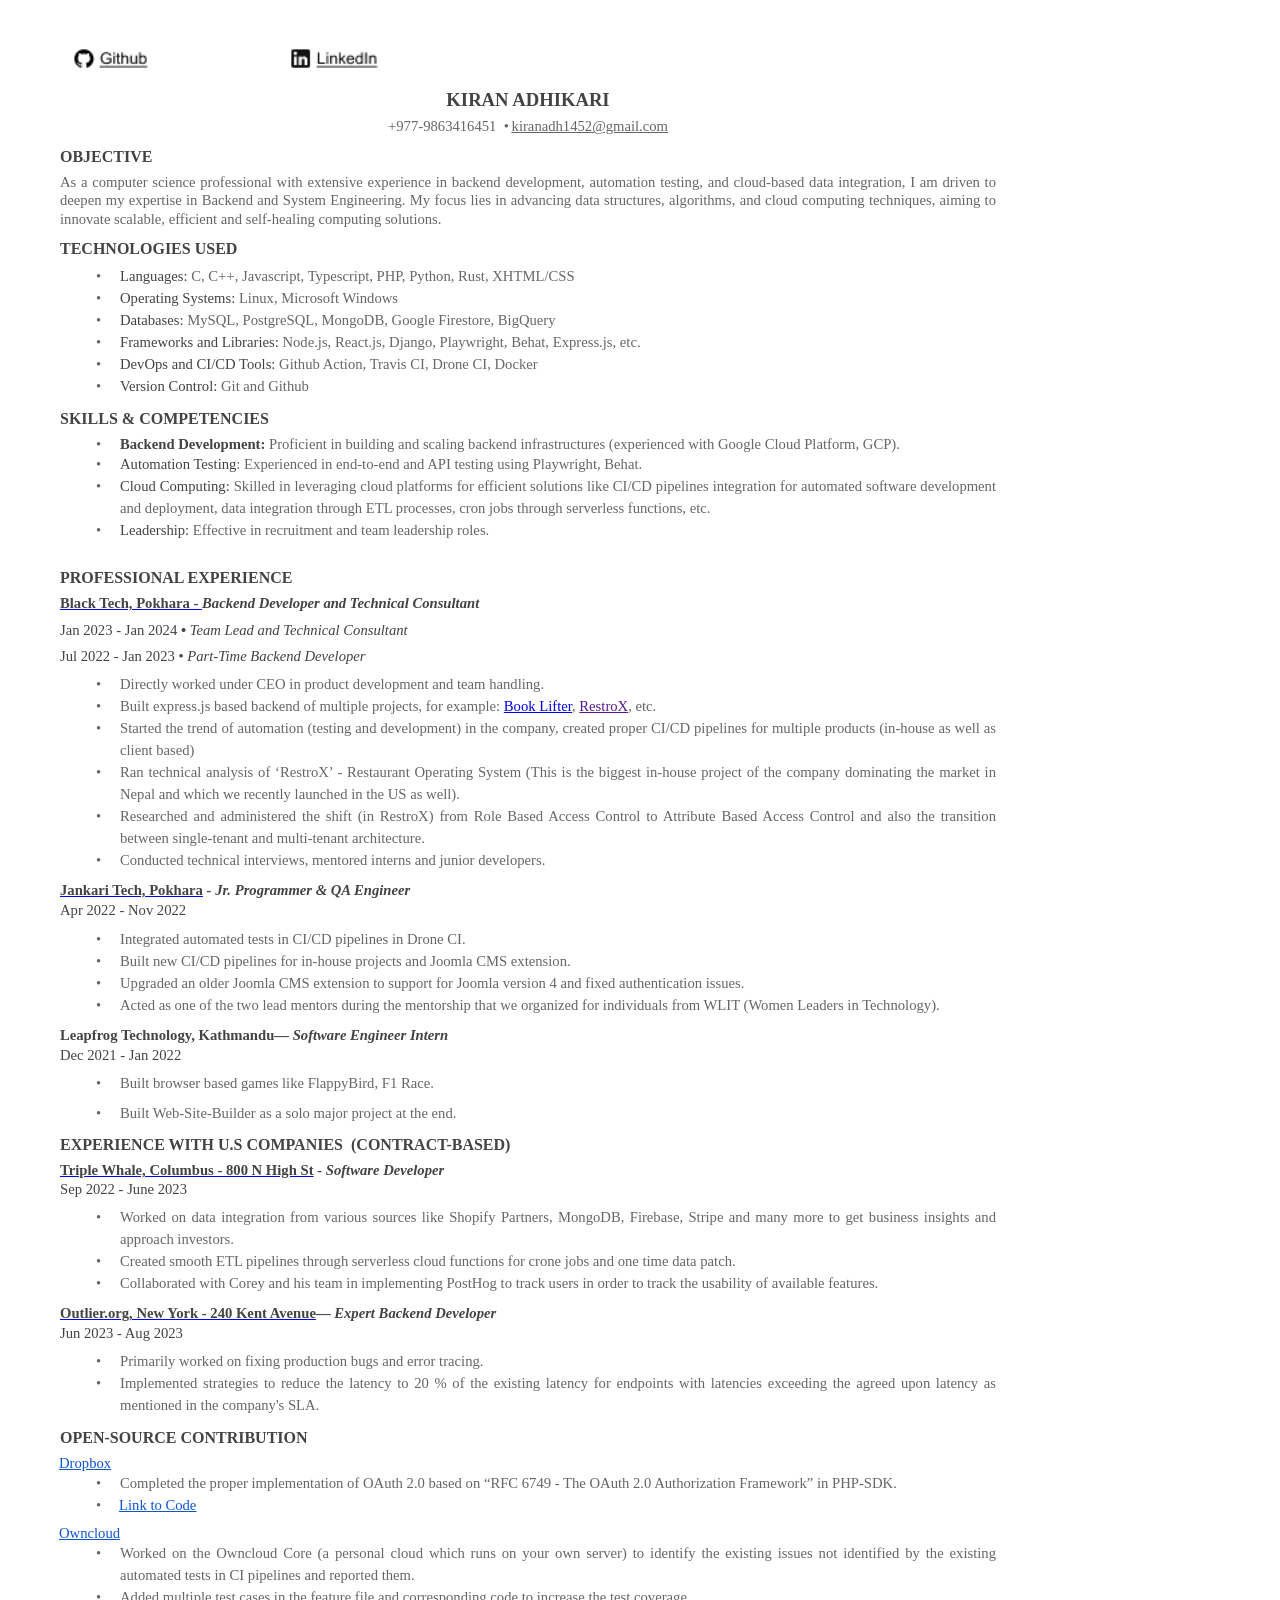
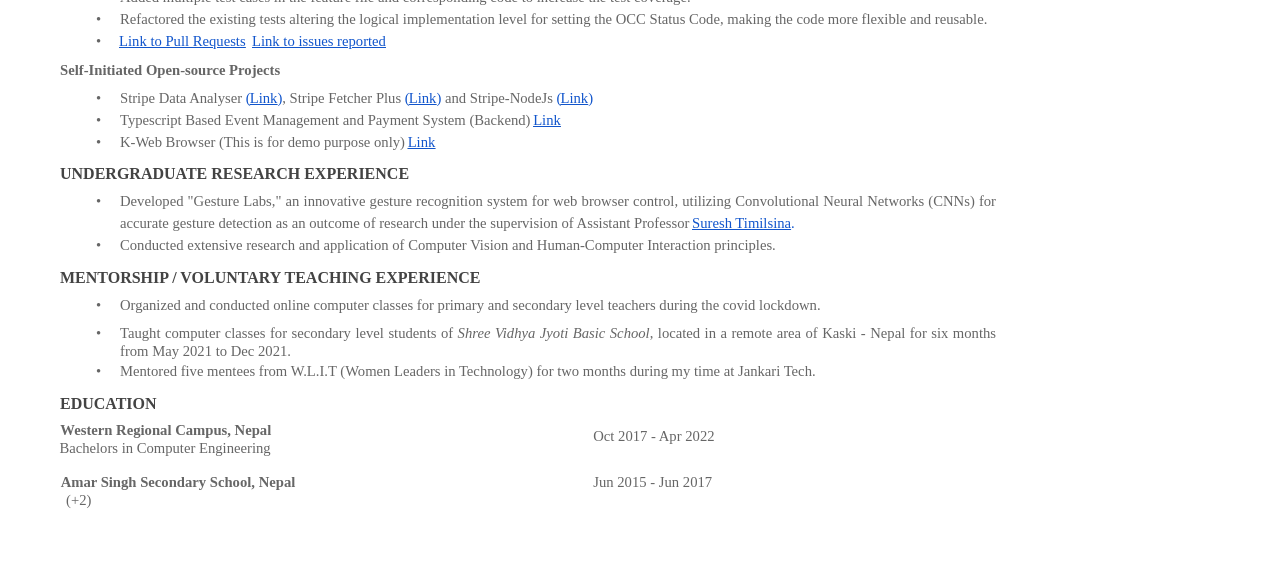
==== pro/index.html @ a38ae7e5 "feat: professional portfolio updated" ====
<?xml version="1.0" encoding="UTF-8"?>
<!DOCTYPE html PUBLIC "-//W3C//DTD XHTML 1.1 plus MathML 2.0//EN" "http://www.w3.org/Math/DTD/mathml2/xhtml-math11-f.dtd">
<html xmlns="http://www.w3.org/1999/xhtml">
  <!--This file was converted to xhtml by LibreOffice - see https://cgit.freedesktop.org/libreoffice/core/tree/filter/source/xslt for the code.--><head
    profile="http://dublincore.org/documents/dcmi-terms/"
  >
    <meta
      http-equiv="Content-Type"
      content="application/xhtml+xml; charset=utf-8"
    />
    <title xml:lang="en-US">Kiran Adhikari</title>
    <meta name="DCTERMS.title" content="" xml:lang="en-US" />
    <meta name="DCTERMS.language" content="en-US" scheme="DCTERMS.RFC4646" />
    <meta name="DCTERMS.source" content="http://xml.openoffice.org/odf2xhtml" />
    <meta
      name="DCTERMS.issued"
      content="2024-02-05T15:27:00"
      scheme="DCTERMS.W3CDTF"
    />
    <meta
      name="DCTERMS.modified"
      content="2024-02-07T02:32:55.061867190"
      scheme="DCTERMS.W3CDTF"
    />
    <meta name="DCTERMS.provenance" content="" xml:lang="en-US" />
    <meta name="DCTERMS.subject" content="," xml:lang="en-US" />
    <link
      rel="schema.DC"
      href="http://purl.org/dc/elements/1.1/"
      hreflang="en"
    />
    <link rel="schema.DCTERMS" href="http://purl.org/dc/terms/" hreflang="en" />
    <link
      rel="schema.DCTYPE"
      href="http://purl.org/dc/dcmitype/"
      hreflang="en"
    />
    <link rel="schema.DCAM" href="http://purl.org/dc/dcam/" hreflang="en" />
    <style type="text/css">
      @page {
      }
      table {
        border-collapse: collapse;
        border-spacing: 0;
        empty-cells: show;
      }
      td,
      th {
        vertical-align: top;
        font-size: 12pt;
      }
      h1,
      h2,
      h3,
      h4,
      h5,
      h6 {
        clear: both;
      }
      ol,
      ul {
        margin: 0;
        padding: 0;
      }
      li {
        list-style: none;
        margin: 0;
        padding: 0;
      }
      /* "li span.odfLiEnd" - IE 7 issue*/
      li span. {
        clear: both;
        line-height: 0;
        width: 0;
        height: 0;
        margin: 0;
        padding: 0;
      }
      span.footnodeNumber {
        padding-right: 1em;
      }
      span.annotation_style_by_filter {
        font-size: 95%;
        font-family: Arial;
        background-color: #fff000;
        margin: 0;
        border: 0;
        padding: 0;
      }
      span.heading_numbering {
        margin-right: 0.8rem;
      }
      * {
        margin: 0;
      }
      .fr1 {
        color: #666666;
        font-size: 11pt;
        font-family: Montserrat Medium;
        vertical-align: top;
        writing-mode: horizontal-tb;
        direction: ltr;
        margin-left: 0.1252in;
        margin-right: 0.1252in;
        margin-top: 0in;
        margin-bottom: 0in;
        background-color: transparent;
        padding: 0in;
        border-style: none;
      }
      .P1 {
        color: #666666;
        font-size: 11pt;
        line-height: 125%;
        margin-bottom: 0in;
        margin-left: -0.0102in;
        margin-right: 0in;
        margin-top: 0.0835in;
        text-align: justify !important;
        text-indent: 0in;
        font-family: Montserrat Medium;
        writing-mode: horizontal-tb;
        direction: ltr;
        padding: 0in;
        border-style: none;
      }
      .P10 {
        color: #666666;
        font-size: 11pt;
        line-height: 125%;
        margin-bottom: 0in;
        margin-left: 0.5in;
        margin-right: 0in;
        margin-top: 0.0835in;
        text-align: justify !important;
        text-indent: -0.5in;
        font-family: Montserrat SemiBold;
        writing-mode: horizontal-tb;
        direction: ltr;
      }
      .P11 {
        color: #666666;
        font-size: 11pt;
        line-height: 125%;
        margin-bottom: 0in;
        margin-left: 0.5in;
        margin-right: 0in;
        margin-top: 0.0835in;
        text-align: justify !important;
        text-indent: -0.5665in;
        font-family: Montserrat SemiBold;
        writing-mode: horizontal-tb;
        direction: ltr;
      }
      .P12 {
        color: #666666;
        font-size: 11pt;
        line-height: 150%;
        margin-bottom: 0in;
        margin-left: -0.1252in;
        margin-right: -0.6252in;
        margin-top: 0.0835in;
        text-align: justify !important;
        text-indent: -0.25in;
        font-family: Montserrat Medium;
        writing-mode: horizontal-tb;
        direction: ltr;
        padding: 0in;
        border-style: none;
      }
      .P13 {
        color: #666666;
        font-size: 11pt;
        line-height: 150%;
        margin-bottom: 0in;
        margin-left: -0.1252in;
        margin-right: -0.6252in;
        margin-top: 0.0835in;
        text-align: justify !important;
        text-indent: -0.25in;
        font-family: Montserrat Medium;
        writing-mode: horizontal-tb;
        direction: ltr;
        padding: 0in;
        border-style: none;
      }
      .P14 {
        color: #666666;
        font-size: 11pt;
        line-height: 150%;
        margin-bottom: 0in;
        margin-left: -0.1252in;
        margin-right: -0.6252in;
        margin-top: 0.0835in;
        text-align: justify !important;
        text-indent: -0.25in;
        font-family: Montserrat Medium;
        writing-mode: horizontal-tb;
        direction: ltr;
        padding: 0in;
        border-style: none;
      }
      .P15 {
        color: #666666;
        font-size: 11pt;
        line-height: 150%;
        margin-bottom: 0in;
        margin-left: -0.1252in;
        margin-right: -0.6252in;
        margin-top: 0in;
        text-align: justify !important;
        text-indent: -0.25in;
        font-family: Montserrat Medium;
        writing-mode: horizontal-tb;
        direction: ltr;
        padding: 0in;
        border-style: none;
      }
      .P16 {
        color: #666666;
        font-size: 11pt;
        line-height: 150%;
        margin-bottom: 0in;
        margin-left: -0.1252in;
        margin-right: -0.6252in;
        margin-top: 0in;
        text-align: justify !important;
        text-indent: -0.25in;
        font-family: Montserrat Medium;
        writing-mode: horizontal-tb;
        direction: ltr;
        padding: 0in;
        border-style: none;
      }
      .P17 {
        color: #666666;
        font-size: 11pt;
        line-height: 150%;
        margin-bottom: 0in;
        margin-left: -0.1252in;
        margin-right: -0.6252in;
        margin-top: 0in;
        text-align: justify !important;
        text-indent: -0.25in;
        font-family: Montserrat Medium;
        writing-mode: horizontal-tb;
        direction: ltr;
        padding: 0in;
        border-style: none;
      }
      .P18 {
        color: #666666;
        font-size: 11pt;
        line-height: 150%;
        margin-bottom: 0in;
        margin-left: -0.1252in;
        margin-right: -0.6252in;
        margin-top: 0in;
        text-align: justify !important;
        text-indent: -0.25in;
        font-family: Montserrat Medium;
        writing-mode: horizontal-tb;
        direction: ltr;
      }
      .P19 {
        color: #666666;
        font-size: 11pt;
        line-height: 150%;
        margin-bottom: 0in;
        margin-left: -0.1252in;
        margin-right: -0.6252in;
        margin-top: 0in;
        text-align: justify !important;
        text-indent: -0.25in;
        font-family: Montserrat Medium;
        writing-mode: horizontal-tb;
        direction: ltr;
      }
      .P2_borderStart {
        border-left-style: none;
        border-right-style: none;
        border-top-style: none;
        color: #434343;
        font-size: 12pt;
        font-weight: bold;
        line-height: 100%;
        margin-left: -0.6252in;
        margin-right: -0.6252in;
        margin-top: 0.139in;
        padding-left: 0in;
        padding-right: 0in;
        padding-top: 0in;
        text-align: justify !important;
        text-indent: 0in;
        font-family: Trebuchet MS;
        writing-mode: horizontal-tb;
        direction: ltr;
        padding-bottom: 0in;
        border-bottom-style: none;
      }
      .P2 {
        border-left-style: none;
        border-right-style: none;
        color: #434343;
        font-size: 12pt;
        font-weight: bold;
        line-height: 100%;
        margin-left: -0.6252in;
        margin-right: -0.6252in;
        padding-left: 0in;
        padding-right: 0in;
        text-align: justify !important;
        text-indent: 0in;
        font-family: Trebuchet MS;
        writing-mode: horizontal-tb;
        direction: ltr;
        padding-bottom: 0in;
        padding-top: 0.139in;
        border-top-style: none;
        border-bottom-style: none;
      }
      .P2_borderEnd {
        border-bottom-width: 0.0529cm;
        border-bottom-style: solid;
        border-bottom-color: #666666;
        border-left-style: none;
        border-right-style: none;
        color: #434343;
        font-size: 12pt;
        font-weight: bold;
        line-height: 100%;
        margin-bottom: 0in;
        margin-left: -0.6252in;
        margin-right: -0.6252in;
        padding-bottom: 0.028in;
        padding-left: 0in;
        padding-right: 0in;
        text-align: justify !important;
        text-indent: 0in;
        font-family: Trebuchet MS;
        writing-mode: horizontal-tb;
        direction: ltr;
        padding-top: 0.139in;
        border-top-style: none;
      }
      .P20 {
        color: #666666;
        font-size: 11pt;
        line-height: 150%;
        margin-bottom: 0in;
        margin-left: -0.1252in;
        margin-right: -0.6252in;
        margin-top: 0in;
        text-align: justify !important;
        text-indent: -0.25in;
        font-family: Montserrat Medium;
        writing-mode: horizontal-tb;
        direction: ltr;
      }
      .P21 {
        color: #666666;
        font-size: 11pt;
        line-height: 150%;
        margin-bottom: 0in;
        margin-left: -0.1252in;
        margin-right: -0.6252in;
        margin-top: 0in;
        text-align: justify !important;
        text-indent: -0.25in;
        font-family: Montserrat Medium;
        writing-mode: horizontal-tb;
        direction: ltr;
      }
      .P22 {
        color: #666666;
        font-size: 11pt;
        line-height: 150%;
        margin-bottom: 0in;
        margin-left: -0.1252in;
        margin-right: -0.6252in;
        margin-top: 0in;
        text-align: justify !important;
        text-indent: -0.25in;
        font-family: Montserrat Medium;
        writing-mode: horizontal-tb;
        direction: ltr;
      }
      .P23 {
        color: #666666;
        font-size: 11pt;
        line-height: 150%;
        margin-bottom: 0in;
        margin-left: -0.1252in;
        margin-right: -0.6252in;
        margin-top: 0in;
        text-align: justify !important;
        text-indent: -0.25in;
        font-family: Montserrat Medium;
        writing-mode: horizontal-tb;
        direction: ltr;
      }
      .P24 {
        color: #666666;
        font-size: 11pt;
        line-height: 150%;
        margin-bottom: 0in;
        margin-left: -0.1252in;
        margin-right: -0.6252in;
        margin-top: 0in;
        text-align: justify !important;
        text-indent: -0.25in;
        font-family: Montserrat Medium;
        writing-mode: horizontal-tb;
        direction: ltr;
      }
      .P25 {
        color: #666666;
        font-size: 11pt;
        line-height: 150%;
        margin-bottom: 0in;
        margin-left: -0.1252in;
        margin-right: -0.6252in;
        margin-top: 0in;
        text-align: justify !important;
        text-indent: -0.25in;
        font-family: Montserrat Medium;
        writing-mode: horizontal-tb;
        direction: ltr;
      }
      .P26 {
        color: #666666;
        font-size: 11pt;
        line-height: 150%;
        margin-bottom: 0in;
        margin-left: -0.1252in;
        margin-right: -0.6252in;
        margin-top: 0in;
        text-align: justify !important;
        text-indent: -0.25in;
        font-family: Montserrat Medium;
        writing-mode: horizontal-tb;
        direction: ltr;
      }
      .P27 {
        color: #666666;
        font-size: 11pt;
        line-height: 125%;
        margin-bottom: 0in;
        margin-left: -0.1252in;
        margin-right: -0.6252in;
        margin-top: 0.0835in;
        text-align: justify !important;
        text-indent: -0.25in;
        font-family: Montserrat Medium;
        writing-mode: horizontal-tb;
        direction: ltr;
      }
      .P28 {
        color: #666666;
        font-size: 11pt;
        line-height: 150%;
        margin-bottom: 0in;
        margin-left: -0.1252in;
        margin-right: -0.6252in;
        margin-top: 0.0835in;
        text-align: justify !important;
        text-indent: -0.25in;
        font-family: Montserrat Medium;
        writing-mode: horizontal-tb;
        direction: ltr;
      }
      .P29 {
        color: #666666;
        font-size: 11pt;
        line-height: 150%;
        margin-bottom: 0in;
        margin-left: -0.1252in;
        margin-right: -0.6252in;
        margin-top: 0.0835in;
        text-align: justify !important;
        text-indent: -0.25in;
        font-family: Montserrat Medium;
        writing-mode: horizontal-tb;
        direction: ltr;
      }
      .P3_borderStart {
        border-left-style: none;
        border-right-style: none;
        border-top-style: none;
        color: #434343;
        font-size: 12pt;
        font-weight: bold;
        line-height: 100%;
        margin-left: -0.6252in;
        margin-right: -0.6252in;
        margin-top: 0.139in;
        padding-left: 0in;
        padding-right: 0in;
        padding-top: 0in;
        text-align: justify !important;
        text-indent: 0in;
        font-family: Trebuchet MS;
        writing-mode: horizontal-tb;
        direction: ltr;
        padding-bottom: 0in;
        border-bottom-style: none;
      }
      .P3 {
        border-left-style: none;
        border-right-style: none;
        color: #434343;
        font-size: 12pt;
        font-weight: bold;
        line-height: 100%;
        margin-left: -0.6252in;
        margin-right: -0.6252in;
        padding-left: 0in;
        padding-right: 0in;
        text-align: justify !important;
        text-indent: 0in;
        font-family: Trebuchet MS;
        writing-mode: horizontal-tb;
        direction: ltr;
        padding-bottom: 0in;
        padding-top: 0.139in;
        border-top-style: none;
        border-bottom-style: none;
      }
      .P3_borderEnd {
        border-bottom-width: 0.0529cm;
        border-bottom-style: solid;
        border-bottom-color: #666666;
        border-left-style: none;
        border-right-style: none;
        color: #434343;
        font-size: 12pt;
        font-weight: bold;
        line-height: 100%;
        margin-bottom: 0in;
        margin-left: -0.6252in;
        margin-right: -0.6252in;
        padding-bottom: 0.028in;
        padding-left: 0in;
        padding-right: 0in;
        text-align: justify !important;
        text-indent: 0in;
        font-family: Trebuchet MS;
        writing-mode: horizontal-tb;
        direction: ltr;
        padding-top: 0.139in;
        border-top-style: none;
      }
      .P30 {
        color: #666666;
        font-size: 11pt;
        line-height: 150%;
        margin-bottom: 0in;
        margin-left: -0.1252in;
        margin-right: -0.6252in;
        margin-top: 0.0835in;
        text-align: justify !important;
        text-indent: -0.25in;
        font-family: Montserrat Medium;
        writing-mode: horizontal-tb;
        direction: ltr;
      }
      .P31 {
        color: #666666;
        font-size: 11pt;
        line-height: 150%;
        margin-bottom: 0in;
        margin-left: -0.1252in;
        margin-right: -0.6252in;
        margin-top: 0.0835in;
        text-align: justify !important;
        text-indent: -0.25in;
        font-family: Montserrat Medium;
        writing-mode: horizontal-tb;
        direction: ltr;
      }
      .P32 {
        color: #666666;
        font-size: 11pt;
        line-height: 150%;
        margin-bottom: 0in;
        margin-left: -0.1252in;
        margin-right: -0.6252in;
        margin-top: 0.0835in;
        text-align: justify !important;
        text-indent: -0.25in;
        font-family: Montserrat Medium;
        writing-mode: horizontal-tb;
        direction: ltr;
      }
      .P33 {
        color: #666666;
        font-size: 11pt;
        line-height: 125%;
        margin-bottom: 0in;
        margin-left: -0.1252in;
        margin-right: -0.6252in;
        margin-top: 0.0835in;
        text-align: justify !important;
        text-indent: -0.25in;
        font-family: Montserrat Medium;
        writing-mode: horizontal-tb;
        direction: ltr;
      }
      .P34 {
        color: #666666;
        font-size: 11pt;
        line-height: 150%;
        margin-bottom: 0.1665in;
        margin-left: -0.1252in;
        margin-right: -0.6252in;
        margin-top: 0in;
        text-align: justify !important;
        text-indent: -0.25in;
        font-family: Montserrat Medium;
        writing-mode: horizontal-tb;
        direction: ltr;
      }
      .P35 {
        color: #666666;
        font-size: 11pt;
        line-height: 125%;
        margin-bottom: 0in;
        margin-left: -0.0102in;
        margin-right: 0in;
        margin-top: 0.0835in;
        text-align: left !important;
        text-indent: 0in;
        font-family: Montserrat Medium;
        writing-mode: horizontal-tb;
        direction: ltr;
      }
      .P36 {
        color: #666666;
        font-size: 11pt;
        line-height: 125%;
        margin-bottom: 0in;
        margin-left: -0.6252in;
        margin-right: -0.6252in;
        margin-top: 0.0835in;
        text-align: justify !important;
        text-indent: 0in;
        font-family: Montserrat Medium;
        writing-mode: horizontal-tb;
        direction: ltr;
      }
      .P37 {
        color: #666666;
        font-size: 11pt;
        line-height: 100%;
        margin-bottom: 0in;
        margin-left: -0.6252in;
        margin-right: -0.6252in;
        margin-top: 0.0835in;
        text-align: center !important;
        text-indent: 0in;
        font-family: Montserrat Medium;
        writing-mode: horizontal-tb;
        direction: ltr;
      }
      .P38 {
        color: #666666;
        font-size: 11pt;
        line-height: 125%;
        margin-bottom: 0in;
        margin-left: -0.6252in;
        margin-right: -0.6252in;
        margin-top: 0in;
        text-align: justify !important;
        text-indent: 0in;
        font-family: Montserrat Medium;
        writing-mode: horizontal-tb;
        direction: ltr;
      }
      .P39 {
        color: #666666;
        font-size: 11pt;
        line-height: 150%;
        margin-bottom: 0in;
        margin-left: -0.1252in;
        margin-right: -0.6252in;
        margin-top: 0.0835in;
        text-align: justify !important;
        text-indent: -0.25in;
        font-family: Montserrat Medium;
        writing-mode: horizontal-tb;
        direction: ltr;
      }
      .P4_borderStart {
        border-left-style: none;
        border-right-style: none;
        border-top-style: none;
        color: #434343;
        font-size: 12pt;
        font-weight: bold;
        line-height: 100%;
        margin-left: -0.6252in;
        margin-right: -0.6252in;
        margin-top: 0.139in;
        padding-left: 0in;
        padding-right: 0in;
        padding-top: 0in;
        text-align: justify !important;
        text-indent: 0in;
        font-family: Trebuchet MS;
        writing-mode: horizontal-tb;
        direction: ltr;
        padding-bottom: 0in;
        border-bottom-style: none;
      }
      .P4 {
        border-left-style: none;
        border-right-style: none;
        color: #434343;
        font-size: 12pt;
        font-weight: bold;
        line-height: 100%;
        margin-left: -0.6252in;
        margin-right: -0.6252in;
        padding-left: 0in;
        padding-right: 0in;
        text-align: justify !important;
        text-indent: 0in;
        font-family: Trebuchet MS;
        writing-mode: horizontal-tb;
        direction: ltr;
        padding-bottom: 0in;
        padding-top: 0.139in;
        border-top-style: none;
        border-bottom-style: none;
      }
      .P4_borderEnd {
        border-bottom-width: 0.0529cm;
        border-bottom-style: solid;
        border-bottom-color: #666666;
        border-left-style: none;
        border-right-style: none;
        color: #434343;
        font-size: 12pt;
        font-weight: bold;
        line-height: 100%;
        margin-bottom: 0in;
        margin-left: -0.6252in;
        margin-right: -0.6252in;
        padding-bottom: 0.028in;
        padding-left: 0in;
        padding-right: 0in;
        text-align: justify !important;
        text-indent: 0in;
        font-family: Trebuchet MS;
        writing-mode: horizontal-tb;
        direction: ltr;
        padding-top: 0.139in;
        border-top-style: none;
      }
      .P40 {
        color: #666666;
        font-size: 11pt;
        line-height: 125%;
        margin-bottom: 0in;
        margin-left: -0.0102in;
        margin-right: 0in;
        margin-top: 0in;
        text-align: justify !important;
        text-indent: 0in;
        font-family: Montserrat Medium;
        writing-mode: horizontal-tb;
        direction: ltr;
      }
      .P42 {
        color: #434343;
        font-size: 14pt;
        font-weight: bold;
        line-height: 100%;
        margin-bottom: 0in;
        margin-left: -0.6252in;
        margin-right: -0.6252in;
        margin-top: 0.222in;
        text-align: center !important;
        text-indent: 0in;
        font-family: Trebuchet MS;
        writing-mode: horizontal-tb;
        direction: ltr;
      }
      .P5_borderStart {
        border-left-style: none;
        border-right-style: none;
        border-top-style: none;
        color: #434343;
        font-size: 12pt;
        font-weight: bold;
        line-height: 100%;
        margin-left: 0in;
        margin-right: -0.6252in;
        margin-top: 0.139in;
        padding-left: 0in;
        padding-right: 0in;
        padding-top: 0in;
        text-align: justify !important;
        text-indent: -0.6252in;
        font-family: Trebuchet MS;
        writing-mode: horizontal-tb;
        direction: ltr;
        padding-bottom: 0in;
        border-bottom-style: none;
      }
      .P5 {
        border-left-style: none;
        border-right-style: none;
        color: #434343;
        font-size: 12pt;
        font-weight: bold;
        line-height: 100%;
        margin-left: 0in;
        margin-right: -0.6252in;
        padding-left: 0in;
        padding-right: 0in;
        text-align: justify !important;
        text-indent: -0.6252in;
        font-family: Trebuchet MS;
        writing-mode: horizontal-tb;
        direction: ltr;
        padding-bottom: 0in;
        padding-top: 0.139in;
        border-top-style: none;
        border-bottom-style: none;
      }
      .P5_borderEnd {
        border-bottom-width: 0.0529cm;
        border-bottom-style: solid;
        border-bottom-color: #666666;
        border-left-style: none;
        border-right-style: none;
        color: #434343;
        font-size: 12pt;
        font-weight: bold;
        line-height: 100%;
        margin-bottom: 0in;
        margin-left: 0in;
        margin-right: -0.6252in;
        padding-bottom: 0.028in;
        padding-left: 0in;
        padding-right: 0in;
        text-align: justify !important;
        text-indent: -0.6252in;
        font-family: Trebuchet MS;
        writing-mode: horizontal-tb;
        direction: ltr;
        padding-top: 0.139in;
        border-top-style: none;
      }
      .P6 {
        color: #666666;
        font-size: 11pt;
        line-height: 125%;
        margin-bottom: 0in;
        margin-left: -0.6252in;
        margin-right: -0.6252in;
        margin-top: 0.0835in;
        text-align: justify !important;
        text-indent: 0in;
        font-family: Montserrat SemiBold;
        writing-mode: horizontal-tb;
        direction: ltr;
      }
      .P7 {
        color: #666666;
        font-size: 11pt;
        line-height: 150%;
        margin-bottom: 0in;
        margin-left: -0.6252in;
        margin-right: -0.6252in;
        margin-top: 0.0835in;
        text-align: justify !important;
        text-indent: 0in;
        font-family: Montserrat SemiBold;
        writing-mode: horizontal-tb;
        direction: ltr;
        padding: 0in;
        border-style: none;
      }
      .P8 {
        color: #666666;
        font-size: 11pt;
        line-height: 150%;
        margin-bottom: 0in;
        margin-left: -0.6252in;
        margin-right: -0.6252in;
        margin-top: 0.0835in;
        text-align: justify !important;
        text-indent: 0in;
        font-family: Montserrat SemiBold;
        writing-mode: horizontal-tb;
        direction: ltr;
      }
      .P9 {
        color: #666666;
        font-size: 11pt;
        line-height: 125%;
        margin-bottom: 0in;
        margin-left: -0.4374in;
        margin-right: 0in;
        margin-top: 0.0835in;
        text-align: justify !important;
        text-indent: -0.1874in;
        font-family: Montserrat SemiBold;
        writing-mode: horizontal-tb;
        direction: ltr;
      }
      .Standard {
        color: #666666;
        font-size: 11pt;
        font-family: Montserrat Medium;
        writing-mode: horizontal-tb;
        direction: ltr;
        margin-left: -0.0102in;
        margin-right: 0in;
        margin-top: 0.0835in;
        margin-bottom: 0in;
        line-height: 125%;
        text-align: justify !important;
        text-indent: 0in;
      }
      .Table1 {
        width: 7.3125in;
        margin-left: -0.6319in;
        margin-top: 0in;
        margin-bottom: 0in;
        margin-right: auto;
        writing-mode: horizontal-tb;
        direction: ltr;
      }
      .Table1_A1 {
        vertical-align: middle;
        background-color: transparent;
        padding: 0in;
        border-width: 0.0353cm;
        border-style: solid;
        border-color: #ffffff;
      }
      .Table1_A2 {
        background-color: transparent;
        padding: 0.0694in;
        border-width: 0.0353cm;
        border-style: solid;
        border-color: #ffffff;
      }
      .Table1_B1 {
        background-color: transparent;
        padding: 0.0694in;
        border-width: 0.0353cm;
        border-style: solid;
        border-color: #ffffff;
      }
      .Table1_B2 {
        background-color: transparent;
        padding: 0.0694in;
        border-width: 0.0353cm;
        border-style: solid;
        border-color: #ffffff;
      }
      .Table1_A {
        width: 5.4993in;
      }
      .Table1_B {
        width: 1.8125in;
      }
      .Bullet_20_Symbols {
        font-family: OpenSymbol;
      }
      .ListLabel_20_1 {
        text-decoration: none !important;
      }
      .ListLabel_20_10 {
        text-decoration: none !important;
      }
      .ListLabel_20_11 {
        text-decoration: none !important;
      }
      .ListLabel_20_12 {
        text-decoration: none !important;
      }
      .ListLabel_20_13 {
        text-decoration: none !important;
      }
      .ListLabel_20_14 {
        text-decoration: none !important;
      }
      .ListLabel_20_15 {
        text-decoration: none !important;
      }
      .ListLabel_20_16 {
        text-decoration: none !important;
      }
      .ListLabel_20_17 {
        text-decoration: none !important;
      }
      .ListLabel_20_18 {
        text-decoration: none !important;
      }
      .ListLabel_20_19 {
        text-decoration: none !important;
      }
      .ListLabel_20_2 {
        text-decoration: none !important;
      }
      .ListLabel_20_20 {
        text-decoration: none !important;
      }
      .ListLabel_20_21 {
        text-decoration: none !important;
      }
      .ListLabel_20_22 {
        text-decoration: none !important;
      }
      .ListLabel_20_23 {
        text-decoration: none !important;
      }
      .ListLabel_20_24 {
        text-decoration: none !important;
      }
      .ListLabel_20_25 {
        text-decoration: none !important;
      }
      .ListLabel_20_26 {
        text-decoration: none !important;
      }
      .ListLabel_20_27 {
        text-decoration: none !important;
      }
      .ListLabel_20_28 {
        text-decoration: none !important;
      }
      .ListLabel_20_29 {
        text-decoration: none !important;
      }
      .ListLabel_20_3 {
        text-decoration: none !important;
      }
      .ListLabel_20_30 {
        text-decoration: none !important;
      }
      .ListLabel_20_31 {
        text-decoration: none !important;
      }
      .ListLabel_20_32 {
        text-decoration: none !important;
      }
      .ListLabel_20_33 {
        text-decoration: none !important;
      }
      .ListLabel_20_34 {
        text-decoration: none !important;
      }
      .ListLabel_20_35 {
        text-decoration: none !important;
      }
      .ListLabel_20_36 {
        text-decoration: none !important;
      }
      .ListLabel_20_37 {
        text-decoration: none !important;
      }
      .ListLabel_20_38 {
        text-decoration: none !important;
      }
      .ListLabel_20_39 {
        text-decoration: none !important;
      }
      .ListLabel_20_4 {
        text-decoration: none !important;
      }
      .ListLabel_20_40 {
        text-decoration: none !important;
      }
      .ListLabel_20_41 {
        text-decoration: none !important;
      }
      .ListLabel_20_42 {
        text-decoration: none !important;
      }
      .ListLabel_20_43 {
        text-decoration: none !important;
      }
      .ListLabel_20_44 {
        text-decoration: none !important;
      }
      .ListLabel_20_45 {
        text-decoration: none !important;
      }
      .ListLabel_20_46 {
        text-decoration: none !important;
      }
      .ListLabel_20_47 {
        text-decoration: none !important;
      }
      .ListLabel_20_48 {
        text-decoration: none !important;
      }
      .ListLabel_20_49 {
        text-decoration: none !important;
      }
      .ListLabel_20_5 {
        text-decoration: none !important;
      }
      .ListLabel_20_50 {
        text-decoration: none !important;
      }
      .ListLabel_20_51 {
        text-decoration: none !important;
      }
      .ListLabel_20_52 {
        text-decoration: none !important;
      }
      .ListLabel_20_53 {
        text-decoration: none !important;
      }
      .ListLabel_20_54 {
        text-decoration: none !important;
      }
      .ListLabel_20_55 {
        text-decoration: none !important;
      }
      .ListLabel_20_56 {
        text-decoration: none !important;
      }
      .ListLabel_20_57 {
        text-decoration: none !important;
      }
      .ListLabel_20_58 {
        text-decoration: none !important;
      }
      .ListLabel_20_59 {
        text-decoration: none !important;
      }
      .ListLabel_20_6 {
        text-decoration: none !important;
      }
      .ListLabel_20_60 {
        text-decoration: none !important;
      }
      .ListLabel_20_61 {
        text-decoration: none !important;
      }
      .ListLabel_20_62 {
        text-decoration: none !important;
      }
      .ListLabel_20_63 {
        text-decoration: none !important;
      }
      .ListLabel_20_64 {
        text-decoration: none !important;
      }
      .ListLabel_20_65 {
        text-decoration: none !important;
      }
      .ListLabel_20_66 {
        text-decoration: none !important;
      }
      .ListLabel_20_67 {
        text-decoration: none !important;
      }
      .ListLabel_20_68 {
        text-decoration: none !important;
      }
      .ListLabel_20_69 {
        text-decoration: none !important;
      }
      .ListLabel_20_7 {
        text-decoration: none !important;
      }
      .ListLabel_20_70 {
        text-decoration: none !important;
      }
      .ListLabel_20_71 {
        text-decoration: none !important;
      }
      .ListLabel_20_72 {
        text-decoration: none !important;
      }
      .ListLabel_20_8 {
        text-decoration: none !important;
      }
      .ListLabel_20_9 {
        text-decoration: none !important;
      }
      .T1 {
        text-decoration: underline;
      }
      .T10 {
        font-family: Montserrat SemiBold;
        font-style: italic;
      }
      .T12 {
        color: #1155cc;
        text-decoration: underline;
      }
      .T13 {
        color: #1155cc;
      }
      .T15 {
        font-style: italic;
      }
      .T2 {
        color: #434343;
        font-family: Montserrat SemiBold;
      }
      .T3 {
        color: #434343;
      }
      .T4 {
        color: #434343;
        font-family: Montserrat;
        font-weight: bold;
      }
      .T5 {
        color: #434343;
        font-style: italic;
      }
      .T7 {
        color: #434343;
        font-family: Trebuchet MS;
        font-weight: bold;
      }
      .T9 {
        font-family: Montserrat SemiBold;
      }
      /* ODF styles with no properties representable as CSS */
      .Table1.1
        .ListLabel_20_100
        .ListLabel_20_101
        .ListLabel_20_102
        .ListLabel_20_103
        .ListLabel_20_104
        .ListLabel_20_105
        .ListLabel_20_106
        .ListLabel_20_107
        .ListLabel_20_108
        .ListLabel_20_73
        .ListLabel_20_74
        .ListLabel_20_75
        .ListLabel_20_76
        .ListLabel_20_77
        .ListLabel_20_78
        .ListLabel_20_79
        .ListLabel_20_80
        .ListLabel_20_81
        .ListLabel_20_82
        .ListLabel_20_83
        .ListLabel_20_84
        .ListLabel_20_85
        .ListLabel_20_86
        .ListLabel_20_87
        .ListLabel_20_88
        .ListLabel_20_89
        .ListLabel_20_90
        .ListLabel_20_91
        .ListLabel_20_92
        .ListLabel_20_93
        .ListLabel_20_94
        .ListLabel_20_95
        .ListLabel_20_96
        .ListLabel_20_97
        .ListLabel_20_98
        .ListLabel_20_99 {
      }
    </style>
  </head>
  <body
    dir="ltr"
    style="
      max-width: 8.5in;
      margin-top: 0.5in;
      margin-bottom: 0.5in;
      margin-left: 1.25in;
      margin-right: 1.25in;
    "
  >
  <p class="P8">
    <a href="https://github.com/kiranadh1452"
      >
      <div
        style="
          height: 0.2217in;
          width: 0.7772in;
          padding: 0;
          float: left;
          position: relative;
          left: -1.5611cm;
          top: 0cm;
        "
        class="fr1"
        id="Picture_5"
      >
        <p>
          <img
            style="height: 0.5631cm; width: 1.9741cm"
            alt=""
            src="[data-uri]"
          />
        </p>
      </div>
      </div></a
    >
    <a href="https://www.linkedin.com/in/kiranadh1452">
      <div
        style="
          height: 0.2217in;
          width: 0.9161in;
          padding: 0;
          float: left;
          position: relative;
          left: 1.5611cm;
          top: 0cm;
        "
        class="fr1"
        id="Picture_6"
      >
        <p>
          <img
            style="height: 0.5631cm; width: 2.3269cm"
            alt=""
            src="[data-uri]"
          />
        </p>
      </div>
      <div
        style="
          clear: both;
          line-height: 0;
          width: 0;
          height: 0;
          margin: 0;
          padding: 0;
        "
      >
      </div>
      </a>
    </p>
    <p class="P42">KIRAN ADHIKARI</p>
    <p class="P37">
      <a id="_ocvpswguxa6m" />+977-9863416451  •
      <a href="mailto:kiranadh1452@gmail.com" class="Standard"
        ><span class="T1">kiranadh1452@gmail.com</span></a
      >
    </p>
    <h1 class="P2">
      <a id="a__OBJECTIVE"><span /></a>OBJECTIVE
    </h1>
    <p class="P36">
      As a computer science professional with extensive experience in backend
      development, automation testing, and cloud-based data integration, I am
      driven to deepen my expertise in Backend and System Engineering. My
      focus lies in advancing data structures, algorithms, and cloud computing
      techniques, aiming to innovate scalable, efficient and self-healing
      computing solutions.
    </p>
    <h1 class="P4">
      <a id="a__TECHNOLOGIES_USED"><span /></a
      ><a id="_sk9erxlu8bb3" />TECHNOLOGIES USED
    </h1>
    <ul>
      <li>
        <p class="P12" style="margin-left: 0cm">
          <span
            class="Bullet_20_Symbols"
            style="display: block; float: left; min-width: 0.635cm"
            >•</span
          ><span class="T2">Languages:</span> C, C++, Javascript, Typescript,
          PHP, Python, Rust, XHTML/CSS<span class="odfLiEnd" /> 
        </p>
      </li>
      <li>
        <p class="P15" style="margin-left: 0cm">
          <span
            class="Bullet_20_Symbols"
            style="display: block; float: left; min-width: 0.635cm"
            >•</span
          ><span class="T2">Operating Systems:</span> Linux, Microsoft
          Windows<span class="odfLiEnd" /> 
        </p>
      </li>
      <li>
        <p class="P15" style="margin-left: 0cm">
          <span
            class="Bullet_20_Symbols"
            style="display: block; float: left; min-width: 0.635cm"
            >•</span
          ><span class="T2">Databases:</span> MySQL, PostgreSQL, MongoDB, Google
          Firestore, BigQuery<span class="odfLiEnd" /> 
        </p>
      </li>
      <li>
        <p class="P15" style="margin-left: 0cm">
          <span
            class="Bullet_20_Symbols"
            style="display: block; float: left; min-width: 0.635cm"
            >•</span
          ><span class="T2">Frameworks and Libraries</span
          ><span class="T3">:</span> Node.js, React.js, Django, Playwright,
          Behat, Express.js, etc.<span class="odfLiEnd" /> 
        </p>
      </li>
      <li>
        <p class="P15" style="margin-left: 0cm">
          <span
            class="Bullet_20_Symbols"
            style="display: block; float: left; min-width: 0.635cm"
            >•</span
          ><span class="T2">DevOps and CI/CD Tools:</span> Github Action, Travis
          CI, Drone CI, Docker<span class="odfLiEnd" /> 
        </p>
      </li>
      <li>
        <p class="P15" style="margin-left: 0cm">
          <span
            class="Bullet_20_Symbols"
            style="display: block; float: left; min-width: 0.635cm"
            >•</span
          ><span class="T2">Version Control:</span> Git and Github<span
            class="odfLiEnd"
          /> 
        </p>
      </li>
    </ul>
    <h1 class="P2">
      <a id="a__SKILLS___COMPETENCIES"><span /></a>SKILLS &amp; COMPETENCIES
    </h1>
    <ul>
      <li>
        <p class="P27" style="margin-left: 0cm">
          <span
            class="Bullet_20_Symbols"
            style="display: block; float: left; min-width: 0.635cm"
            >•</span
          ><span class="T4">Backend Development:</span> Proficient in building
          and scaling backend infrastructures (experienced with Google Cloud
          Platform, GCP).<span class="odfLiEnd" /> 
        </p>
      </li>
      <li>
        <p class="P18" style="margin-left: 0cm">
          <span
            class="Bullet_20_Symbols"
            style="display: block; float: left; min-width: 0.635cm"
            >•</span
          ><span class="T2">Automation Testing</span
          ><span class="T9">:</span> Experienced in end-to-end and API testing
          using Playwright, Behat.<span class="odfLiEnd" /> 
        </p>
      </li>
      <li>
        <p class="P18" style="margin-left: 0cm">
          <span
            class="Bullet_20_Symbols"
            style="display: block; float: left; min-width: 0.635cm"
            >•</span
          ><span class="T2">Cloud Computing:</span> Skilled in leveraging cloud
          platforms for efficient solutions like CI/CD pipelines integration for
          automated software development and deployment, data integration
          through ETL processes, cron jobs through serverless functions,
          etc.<span class="odfLiEnd" /> 
        </p>
      </li>
      <li>
        <p class="P34" style="margin-left: 0cm">
          <span
            class="Bullet_20_Symbols"
            style="display: block; float: left; min-width: 0.635cm"
            >•</span
          ><span class="T2">Leadership:</span> Effective in recruitment and team
          leadership roles.<span class="odfLiEnd" /> 
        </p>
      </li>
    </ul>
    <h1 class="P5">
      <a id="a__PROFESSIONAL_EXPERIENCE"><span /></a><a id="_o8au4uwj6ant" /><a
        id="_rlsx4o5b4mpo"
      />PROFESSIONAL EXPERIENCE
    </h1>
    <h2 class="P6">
      <a
        id="a__Black_Tech__Pokhara_-_Backend_Developer_and_Technical_Consultant"
        ><span /></a
      ><a href="https://www.blacktech.com.np/"><span class="T3">Black Tech, Pokhara - </span
      ></a><span class="T5">Backend Developer and Technical Consultant</span>
    </h2>
    <p class="P36">
      <span class="T3">Jan 2023 - Jan 2024 </span><span class="T7">•</span
      ><span class="T5"> Team Lead and Technical Consultant</span>
    </p>
    <p class="P36">
      <span class="T3">Jul 2022 - Jan 2023 • </span
      ><span class="T5">Part-Time Backend Developer</span>
    </p>
    <ul>
      <li>
        <p class="P13" style="margin-left: 0cm">
          <span
            class="Bullet_20_Symbols"
            style="display: block; float: left; min-width: 0.635cm"
            >•</span
          >Directly worked under CEO in product development and team
          handling.<span class="odfLiEnd" /> 
        </p>
      </li>
      <li>
        <p class="P16" style="margin-left: 0cm">
          <span
            class="Bullet_20_Symbols"
            style="display: block; float: left; min-width: 0.635cm"
            >•</span
          >Built express.js based backend of multiple projects, for example:
          <a href="https://www.booklifter.com/">Book Lifter</a>, <a href="">RestroX</a>, etc.<span class="odfLiEnd" /> 
        </p>
      </li>
      <li>
        <p class="P16" style="margin-left: 0cm">
          <span
            class="Bullet_20_Symbols"
            style="display: block; float: left; min-width: 0.635cm"
            >•</span
          >Started the trend of automation (testing and development) in the
          company, created proper CI/CD pipelines for multiple products
          (in-house as well as client based)<span class="odfLiEnd" /> 
        </p>
      </li>
      <li>
        <p class="P16" style="margin-left: 0cm">
          <span
            class="Bullet_20_Symbols"
            style="display: block; float: left; min-width: 0.635cm"
            >•</span
          >Ran technical analysis of ‘RestroX’ - Restaurant Operating System
          (This is the biggest in-house project of the company dominating the
          market in Nepal and which we recently launched in the US as
          well).<span class="odfLiEnd" /> 
        </p>
      </li>
      <li>
        <p class="P16" style="margin-left: 0cm">
          <span
            class="Bullet_20_Symbols"
            style="display: block; float: left; min-width: 0.635cm"
            >•</span
          >Researched and administered the shift (in RestroX) from Role Based
          Access Control to Attribute Based Access Control and also the
          transition between single-tenant and multi-tenant architecture.<span
            class="odfLiEnd"
          /> 
        </p>
      </li>
      <li>
        <p class="P16" style="margin-left: 0cm">
          <span
            class="Bullet_20_Symbols"
            style="display: block; float: left; min-width: 0.635cm"
            >•</span
          >Conducted technical interviews, mentored interns and junior
          developers.<span class="odfLiEnd" /> 
        </p>
      </li>
    </ul>
    <h2 class="P7">
      <a id="a__Jankari_Tech__Pokhara_-_Jr__Programmer___QA_Engineer"
        ><span /></a
      ><a href="https://www.jankaritech.com/" id="_t4o00a49yq9e" /><span class="T3">Jankari Tech, Pokhara</span
      ></a><span class="T5"> - Jr. Programmer &amp; QA Engineer</span>
    </h2>
    <p class="P38"><span class="T3">Apr 2022 - Nov 2022</span></p>
    <ul>
      <li>
        <p class="P14" style="margin-left: 0cm">
          <span
            class="Bullet_20_Symbols"
            style="display: block; float: left; min-width: 0.635cm"
            >•</span
          >Integrated automated tests in CI/CD pipelines in Drone CI.<span
            class="odfLiEnd"
          /> 
        </p>
      </li>
      <li>
        <p class="P17" style="margin-left: 0cm">
          <span
            class="Bullet_20_Symbols"
            style="display: block; float: left; min-width: 0.635cm"
            >•</span
          >Built new CI/CD pipelines for in-house projects and Joomla CMS
          extension.<span class="odfLiEnd" /> 
        </p>
      </li>
      <li>
        <p class="P19" style="margin-left: 0cm">
          <span
            class="Bullet_20_Symbols"
            style="display: block; float: left; min-width: 0.635cm"
            >•</span
          >Upgraded an older Joomla CMS extension to support for Joomla version
          4 and fixed authentication issues.<span class="odfLiEnd" /> 
        </p>
      </li>
      <li>
        <p class="P17" style="margin-left: 0cm">
          <span
            class="Bullet_20_Symbols"
            style="display: block; float: left; min-width: 0.635cm"
            >•</span
          >Acted as one of the two lead mentors during the mentorship that we
          organized for individuals from WLIT (Women Leaders in
          Technology).<span class="odfLiEnd" /> 
        </p>
      </li>
    </ul>
    <h2 class="P7">
      <a id="a__Leapfrog_Technology__Kathmandu—_Software_Engineer_Intern"
        ><span /></a
      ><a id="_7s9nw27jflea" /><span class="T3"
        >Leapfrog Technology, Kathmandu</span
      ><span class="T5">— Software Engineer Intern</span>
    </h2>
    <p class="P38"><span class="T3">Dec 2021 - Jan 2022</span></p>
    <ul>
      <li>
        <p class="P39" style="margin-left: 0cm">
          <span
            class="Bullet_20_Symbols"
            style="display: block; float: left; min-width: 0.635cm"
            >•</span
          >Built browser based games like FlappyBird, F1 Race.<span
            class="odfLiEnd"
          /> 
        </p>
      </li>
      <li>
        <p class="P39" style="margin-left: 0cm">
          <span
            class="Bullet_20_Symbols"
            style="display: block; float: left; min-width: 0.635cm"
            >•</span
          >Built Web-Site-Builder as a solo major project at the end.<span
            class="odfLiEnd"
          /> 
        </p>
      </li>
    </ul>
    <h1 class="P3">
      <a id="a__EXPERIENCE_WITH_U_S_COMPANIES__CONTRACT-BASED_"><span /></a
      ><a id="_575tz3ra4sc" />EXPERIENCE WITH U.S COMPANIES  (CONTRACT-BASED)
    </h1>
    <h2 class="P6">
      <a id="a__Triple_Whale__Columbus_-_800_N_High_St_-_Software_Developer"
        ><span /></a
      ><a href="https://www.triplewhale.com/" id="_vky53j4wtyz3" /><span class="T3"
        >Triple Whale, Columbus - 800 N High St</span
      ></a><span class="T5"> - Software Developer</span>
    </h2>
    <p class="P38"><span class="T3">Sep 2022 - June 2023</span></p>
    <ul>
      <li>
        <p class="P28" style="margin-left: 0cm">
          <span
            class="Bullet_20_Symbols"
            style="display: block; float: left; min-width: 0.635cm"
            >•</span
          >Worked on data integration from various sources like Shopify
          Partners, MongoDB, Firebase, Stripe and many more to get business
          insights and approach investors.<span class="odfLiEnd" /> 
        </p>
      </li>
      <li>
        <p class="P20" style="margin-left: 0cm">
          <span
            class="Bullet_20_Symbols"
            style="display: block; float: left; min-width: 0.635cm"
            >•</span
          >Created smooth ETL pipelines through serverless cloud functions for
          crone jobs and one time data patch.<span class="odfLiEnd" /> 
        </p>
      </li>
      <li>
        <p class="P20" style="margin-left: 0cm">
          <span
            class="Bullet_20_Symbols"
            style="display: block; float: left; min-width: 0.635cm"
            >•</span
          >Collaborated with Corey and his team in implementing PostHog to track
          users in order to track the usability of available features.<span
            class="odfLiEnd"
          /> 
        </p>
      </li>
    </ul>
    <h2 class="P8">
      <a
        id="a__Outlier_org__New_York_-_240_Kent_Avenue—_Expert_Backend_Developer"
        ><span /></a
      ><a href="https://www.outlier.org/" id="_n32f5t30fs1k" /><span class="T3"
        >Outlier.org, New York - 240 Kent Avenue</span
      ></a><span class="T5">— Expert Backend Developer</span>
    </h2>
    <p class="P38"><span class="T3">Jun 2023 - Aug 2023</span></p>
    <ul>
      <li>
        <p class="P29" style="margin-left: 0cm">
          <span
            class="Bullet_20_Symbols"
            style="display: block; float: left; min-width: 0.635cm"
            >•</span
          >Primarily worked on fixing production bugs and error tracing.<span
            class="odfLiEnd"
          /> 
        </p>
      </li>
      <li>
        <p class="P21" style="margin-left: 0cm">
          <span
            class="Bullet_20_Symbols"
            style="display: block; float: left; min-width: 0.635cm"
            >•</span
          >Implemented strategies to reduce the latency to 20 % of the existing
          latency for endpoints with latencies exceeding the agreed upon latency
          as mentioned in the company's SLA.<span class="odfLiEnd" /> 
        </p>
      </li>
    </ul>
    <h1 class="P3">
      <a id="a__OPEN-SOURCE_CONTRIBUTION"><span /></a
      ><a id="_fnt40ktd9q2u" />OPEN-SOURCE CONTRIBUTION
    </h1>
    <p class="P36"><a href="https://www.dropbox.com/" class="Standard"><span class="T12">Dropbox</span></a></p>
    <ul>
      <li>
        <p class="P22" style="margin-left: 0cm">
          <span
            class="Bullet_20_Symbols"
            style="display: block; float: left; min-width: 0.635cm"
            >•</span
          >Completed the proper implementation of OAuth 2.0 based on “RFC 6749 -
          The OAuth 2.0 Authorization Framework” in PHP-SDK.
          <span class="odfLiEnd" /> 
        </p>
      </li>
      <li>
        <p class="P22" style="margin-left: 0cm">
          <span
            class="Bullet_20_Symbols"
            style="display: block; float: left; min-width: 0.635cm"
            >•</span
          ><a
            href="https://github.com/kunalvarma05/dropbox-php-sdk/commit/1f4e143a73362f69e5cad93e2ca2da25fe1e1e38"
            class="Standard"
            ><span class="T12">Link to Code</span></a
          ><span class="odfLiEnd" /> 
        </p>
      </li>
    </ul>
    <p class="P36">
      <!-- <a id="_wh96a45bjw7i" />Owncloud -->
      <a id="_wh96a45bjw7i" href="https://www.owncloud.com/" class="Standard"><span class="T12">Owncloud</span></a>
    </p>
    <ul>
      <li>
        <p class="P23" style="margin-left: 0cm">
          <span
            class="Bullet_20_Symbols"
            style="display: block; float: left; min-width: 0.635cm"
            >•</span
          >Worked on the Owncloud Core (a personal cloud which runs on your own
          server) to identify the existing issues not identified by the existing
          automated tests in CI pipelines and reported them.<span
            class="odfLiEnd"
          /> 
        </p>
      </li>
      <li>
        <p class="P23" style="margin-left: 0cm">
          <span
            class="Bullet_20_Symbols"
            style="display: block; float: left; min-width: 0.635cm"
            >•</span
          >Added multiple test cases in the feature file and corresponding code
          to increase the test coverage.<span class="odfLiEnd" /> 
        </p>
      </li>
      <li>
        <p class="P23" style="margin-left: 0cm">
          <span
            class="Bullet_20_Symbols"
            style="display: block; float: left; min-width: 0.635cm"
            >•</span
          >Refactored the existing tests altering the logical implementation
          level for setting the OCC Status Code, making the code more flexible
          and reusable.<span class="odfLiEnd" /> 
        </p>
      </li>
      <li>
        <p class="P23" style="margin-left: 0cm">
          <span
            class="Bullet_20_Symbols"
            style="display: block; float: left; min-width: 0.635cm"
            >•</span
          ><a
            href="https://github.com/owncloud/core/pulls?q=is%3Apr+is%3Aclosed+author%3Akiranadh1452"
            class="Standard"
            ><span class="T12">Link to Pull Requests</span></a
          ><span class="T13">  </span
          ><a
            href="https://github.com/owncloud/core/issues/created_by/kiranadh1452"
            class="Standard"
            ><span class="T12">Link to issues reported</span></a
          ><span class="odfLiEnd" /> 
        </p>
      </li>
    </ul>
    <h2 class="P9">
      <a id="a__Self-Initiated_Open-source_Projects"><span /></a>Self-Initiated
      Open-source Projects
    </h2>
    <ul>
      <li>
        <p class="P30" style="margin-left: 0cm">
          <span
            class="Bullet_20_Symbols"
            style="display: block; float: left; min-width: 0.635cm"
            >•</span
          >Stripe Data Analyser <span class="T13">(</span
          ><a
            href="https://github.com/kiranadh1452/stripe-data-anaylsis-backend/tree/master"
            class="Standard"
            ><span class="T12">Link</span></a
          ><span class="T13">)</span>, Stripe Fetcher Plus
          <span class="T13">(</span
          ><a
            href="https://github.com/kiranadh1452/stripe-fetcher-plus"
            class="Standard"
            ><span class="T12">Link</span></a
          ><span class="T13">)</span> and Stripe-NodeJs
          <span class="T13">(</span
          ><a
            href="https://github.com/kiranadh1452/stripe-nodejs"
            class="Standard"
            ><span class="T12">Link</span></a
          ><span class="T13">)</span><span class="odfLiEnd" /> 
        </p>
      </li>
      <li>
        <p class="P24" style="margin-left: 0cm">
          <span
            class="Bullet_20_Symbols"
            style="display: block; float: left; min-width: 0.635cm"
            >•</span
          >Typescript Based Event Management and Payment System (Backend)
          <a
            href="https://github.com/kiranadh1452/event-registrator-backend"
            class="Standard"
            ><span class="T12">Link</span></a
          ><span class="odfLiEnd" /> 
        </p>
      </li>
      <li>
        <p class="P24" style="margin-left: 0cm">
          <span
            class="Bullet_20_Symbols"
            style="display: block; float: left; min-width: 0.635cm"
            >•</span
          >K-Web Browser (This is for demo purpose only)
          <a
            href="https://github.com/kiranadh1452/K-Web-Browser"
            class="Standard"
            ><span class="T12">Link</span></a
          ><span class="odfLiEnd" /> 
        </p>
      </li>
    </ul>
    <h1 class="P3">
      <a id="a__UNDERGRADUATE_RESEARCH_EXPERIENCE"><span /></a
      ><a id="_ja33txxey3fk" />UNDERGRADUATE RESEARCH EXPERIENCE
    </h1>
    <ul>
      <li>
        <p class="P31" style="margin-left: 0cm">
          <span
            class="Bullet_20_Symbols"
            style="display: block; float: left; min-width: 0.635cm"
            >•</span
          >Developed "Gesture Labs," an innovative gesture recognition system
          for web browser control, utilizing Convolutional Neural Networks
          (CNNs) for accurate gesture detection as an outcome of research under
          the supervision of Assistant Professor
          <a
            href="https://www.ioepas.edu.np/faculty%20and%20staff/suresh-timilsina"
            class="Standard"
            ><span class="T12">Suresh Timilsina</span></a
          ><span class="T13">.</span><span class="odfLiEnd" /> 
        </p>
      </li>
      <li>
        <p class="P25" style="margin-left: 0cm">
          <span
            class="Bullet_20_Symbols"
            style="display: block; float: left; min-width: 0.635cm"
            >•</span
          >Conducted extensive research and application of Computer Vision and
          Human-Computer Interaction principles.<span class="odfLiEnd" /> 
        </p>
      </li>
    </ul>
    <h1 class="P3">
      <a id="a__MENTORSHIP___VOLUNTARY_TEACHING_EXPERIENCE"><span /></a
      ><a id="_nu8qsnnqdlkw" />MENTORSHIP / VOLUNTARY TEACHING EXPERIENCE
    </h1>
    <ul>
      <li>
        <p class="P32" style="margin-left: 0cm">
          <span
            class="Bullet_20_Symbols"
            style="display: block; float: left; min-width: 0.635cm"
            >•</span
          >Organized and conducted online computer classes for primary and
          secondary level teachers during the covid lockdown.<span
            class="odfLiEnd"
          /> 
        </p>
      </li>
      <li>
        <p class="P33" style="margin-left: 0cm">
          <span
            class="Bullet_20_Symbols"
            style="display: block; float: left; min-width: 0.635cm"
            >•</span
          >Taught computer classes for secondary level students of
          <span class="T10">Shree Vidhya Jyoti Basic School</span>, located in a
          remote area of Kaski - Nepal for six months from May 2021 to Dec
          2021.<span class="odfLiEnd" /> 
        </p>
      </li>
      <li>
        <p class="P26" style="margin-left: 0cm">
          <span
            class="Bullet_20_Symbols"
            style="display: block; float: left; min-width: 0.635cm"
            >•</span
          >Mentored five mentees from W.L.I.T (Women Leaders in Technology) for
          two months during my time at Jankari Tech.<span class="odfLiEnd" /> 
        </p>
      </li>
    </ul>
    <h1 class="P3">
      <a id="a__EDUCATION"><span /></a><a id="_dlaoxi3ta2x2" />EDUCATION
    </h1>
    <table border="0" cellspacing="0" cellpadding="0" class="Table1">
      <colgroup>
        <col width="610" />
        <col width="201" />
      </colgroup>
      <tr class="Table11">
        <td style="text-align: left; width: 5.4993in" class="Table1_A1">
          <h2 class="P10">
            <a id="a__Western_Regional_Campus__Nepal"><span /></a
            ><a id="_q7f9tt61naat" />Western Regional Campus, Nepal
            <span class="T15"> </span>
          </h2>
          <p class="P40">Bachelors in Computer Engineering</p>
        </td>
        <td style="text-align: left; width: 1.8125in" class="Table1_B1">
          <p class="P35"><a id="_uf4m6nz6u6oi" />Oct 2017 - Apr 2022</p>
        </td>
      </tr>
      <tr class="Table11">
        <td style="text-align: left; width: 5.4993in" class="Table1_A2">
          <h2 class="P11">
            <a id="a__Amar_Singh_Secondary_School__Nepal"><span /></a
            ><a id="_1lcesq4k7w5x" />Amar Singh Secondary School, Nepal
            <span class="T15"> </span>
          </h2>
          <p class="P40">(+2)</p>
        </td>
        <td style="text-align: left; width: 1.8125in" class="Table1_B2">
          <p class="P35"><a id="_1s2augu3nkda" />Jun 2015 - Jun 2017  </p>
        </td>
      </tr>
    </table>
  </body>
</html>
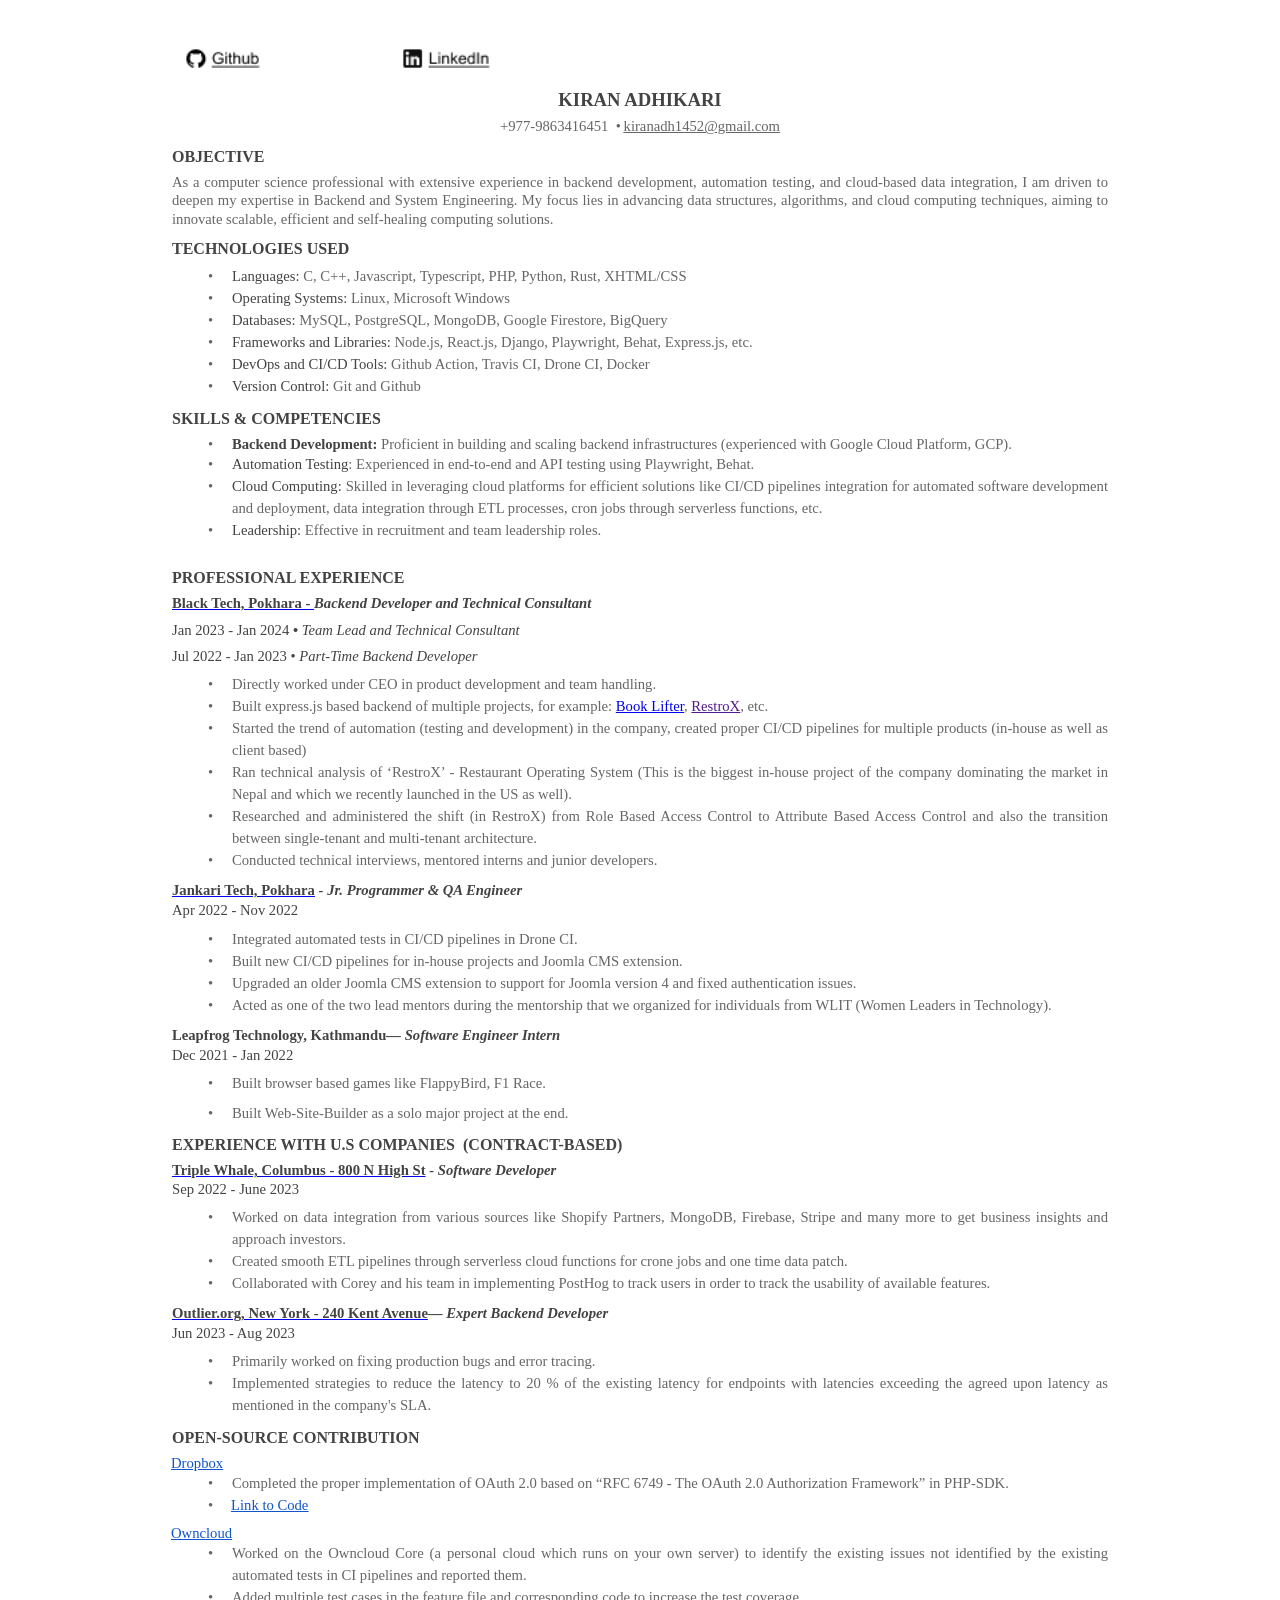
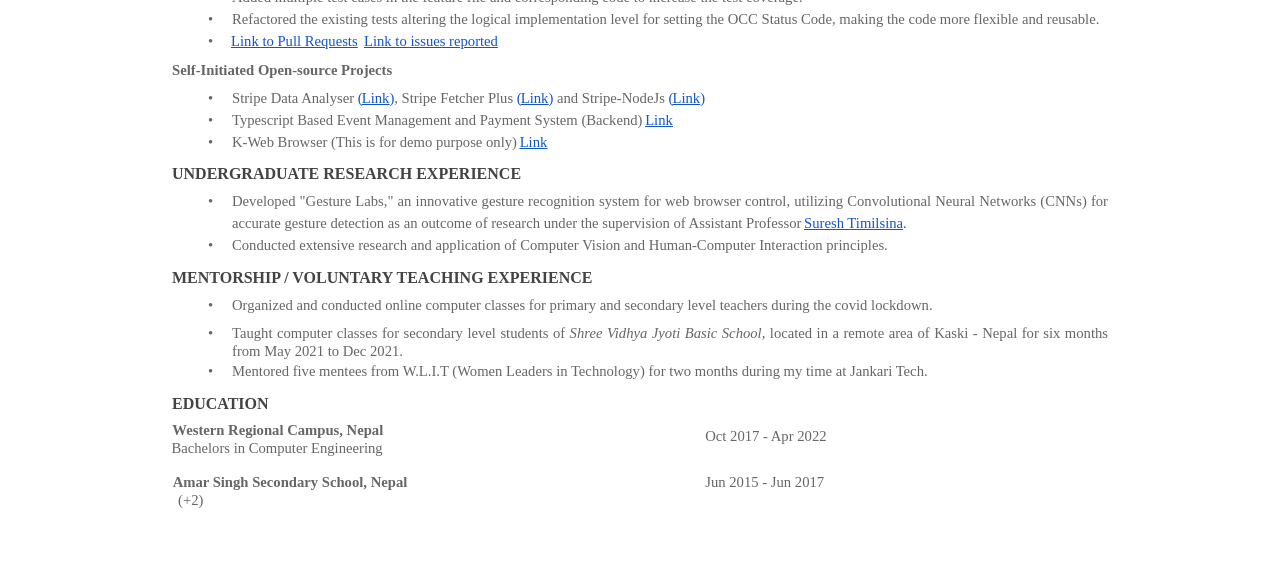
==== commit c920289e: "fix: update hero geo, fix OSS links, center resume pages - Hero meta: "Nepal → USA · France · Austra" ====
--- a/pro/index.html
+++ b/pro/index.html
@@ -1274,10 +1274,9 @@
     dir="ltr"
     style="
       max-width: 8.5in;
-      margin-top: 0.5in;
-      margin-bottom: 0.5in;
-      margin-left: 1.25in;
-      margin-right: 1.25in;
+      margin: 0.5in auto;
+      padding-left: 1.25in;
+      padding-right: 1.25in;
     "
   >
   <p class="P8">
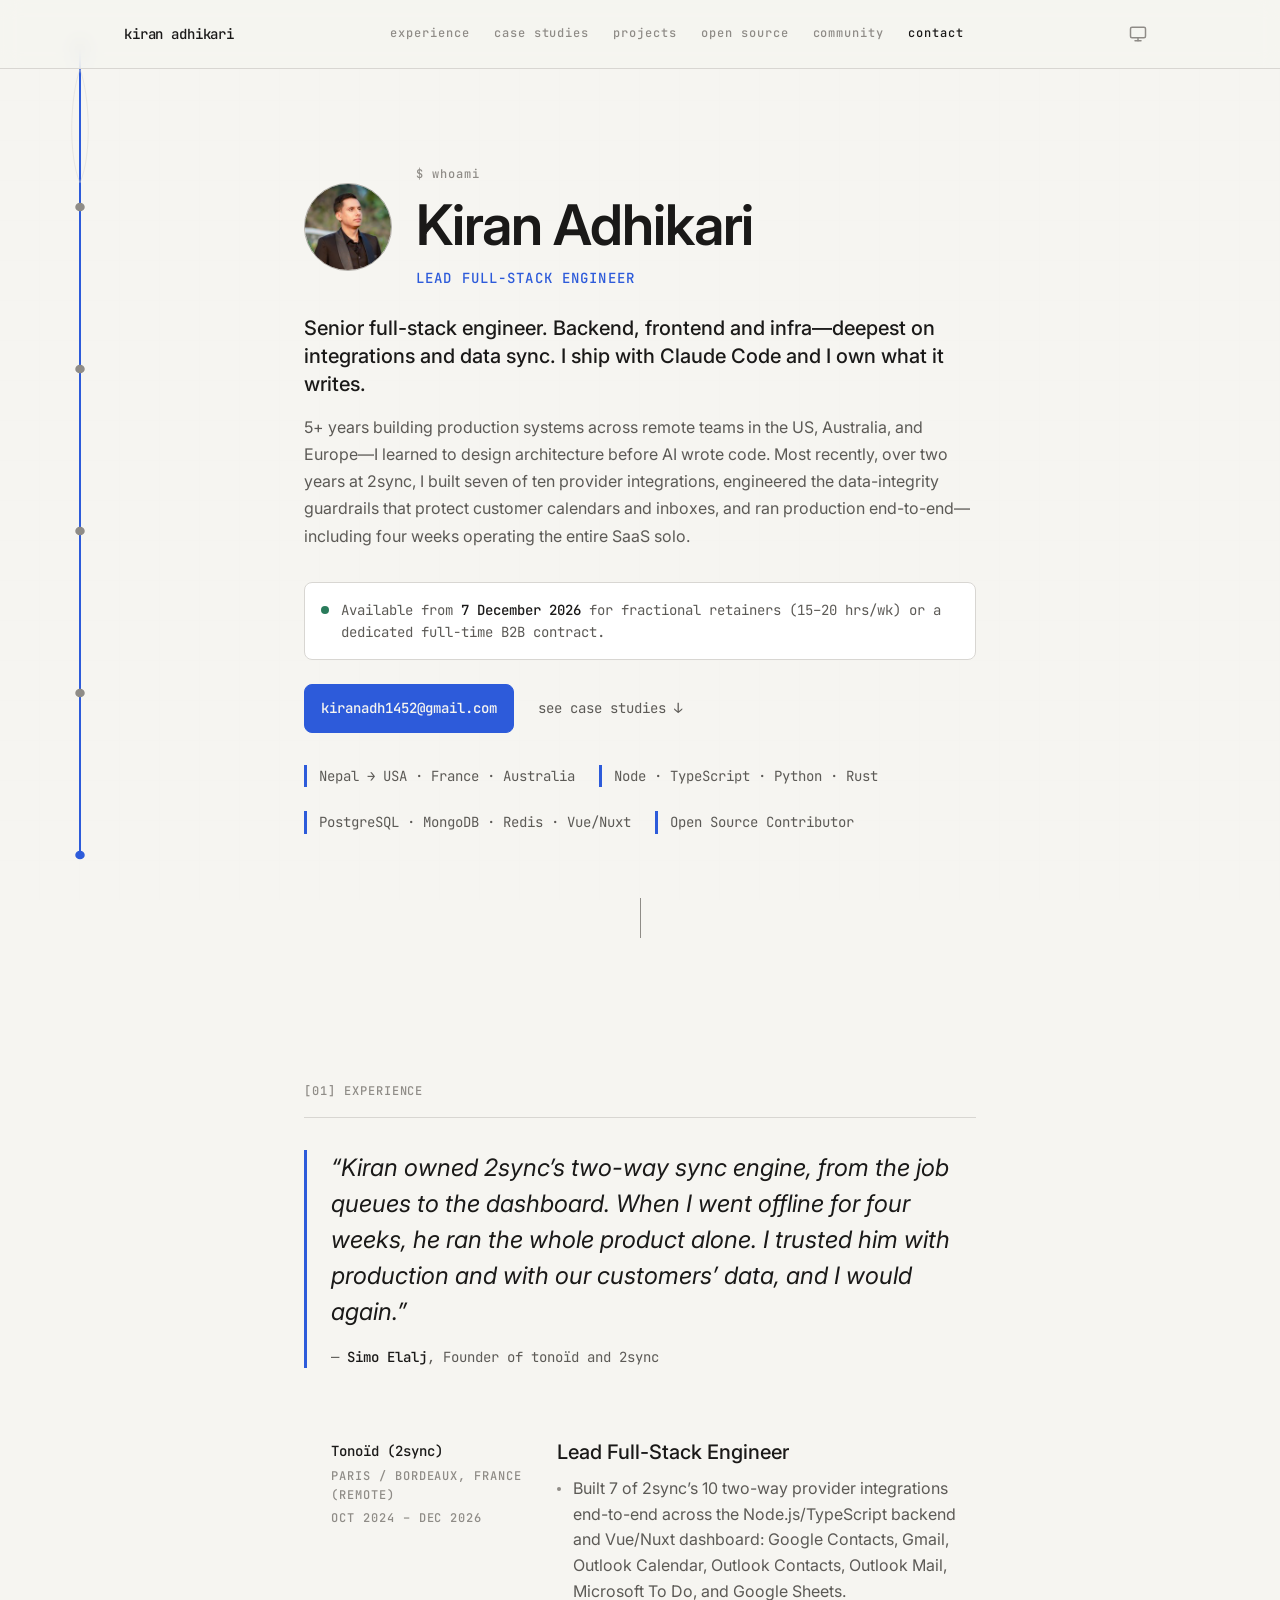
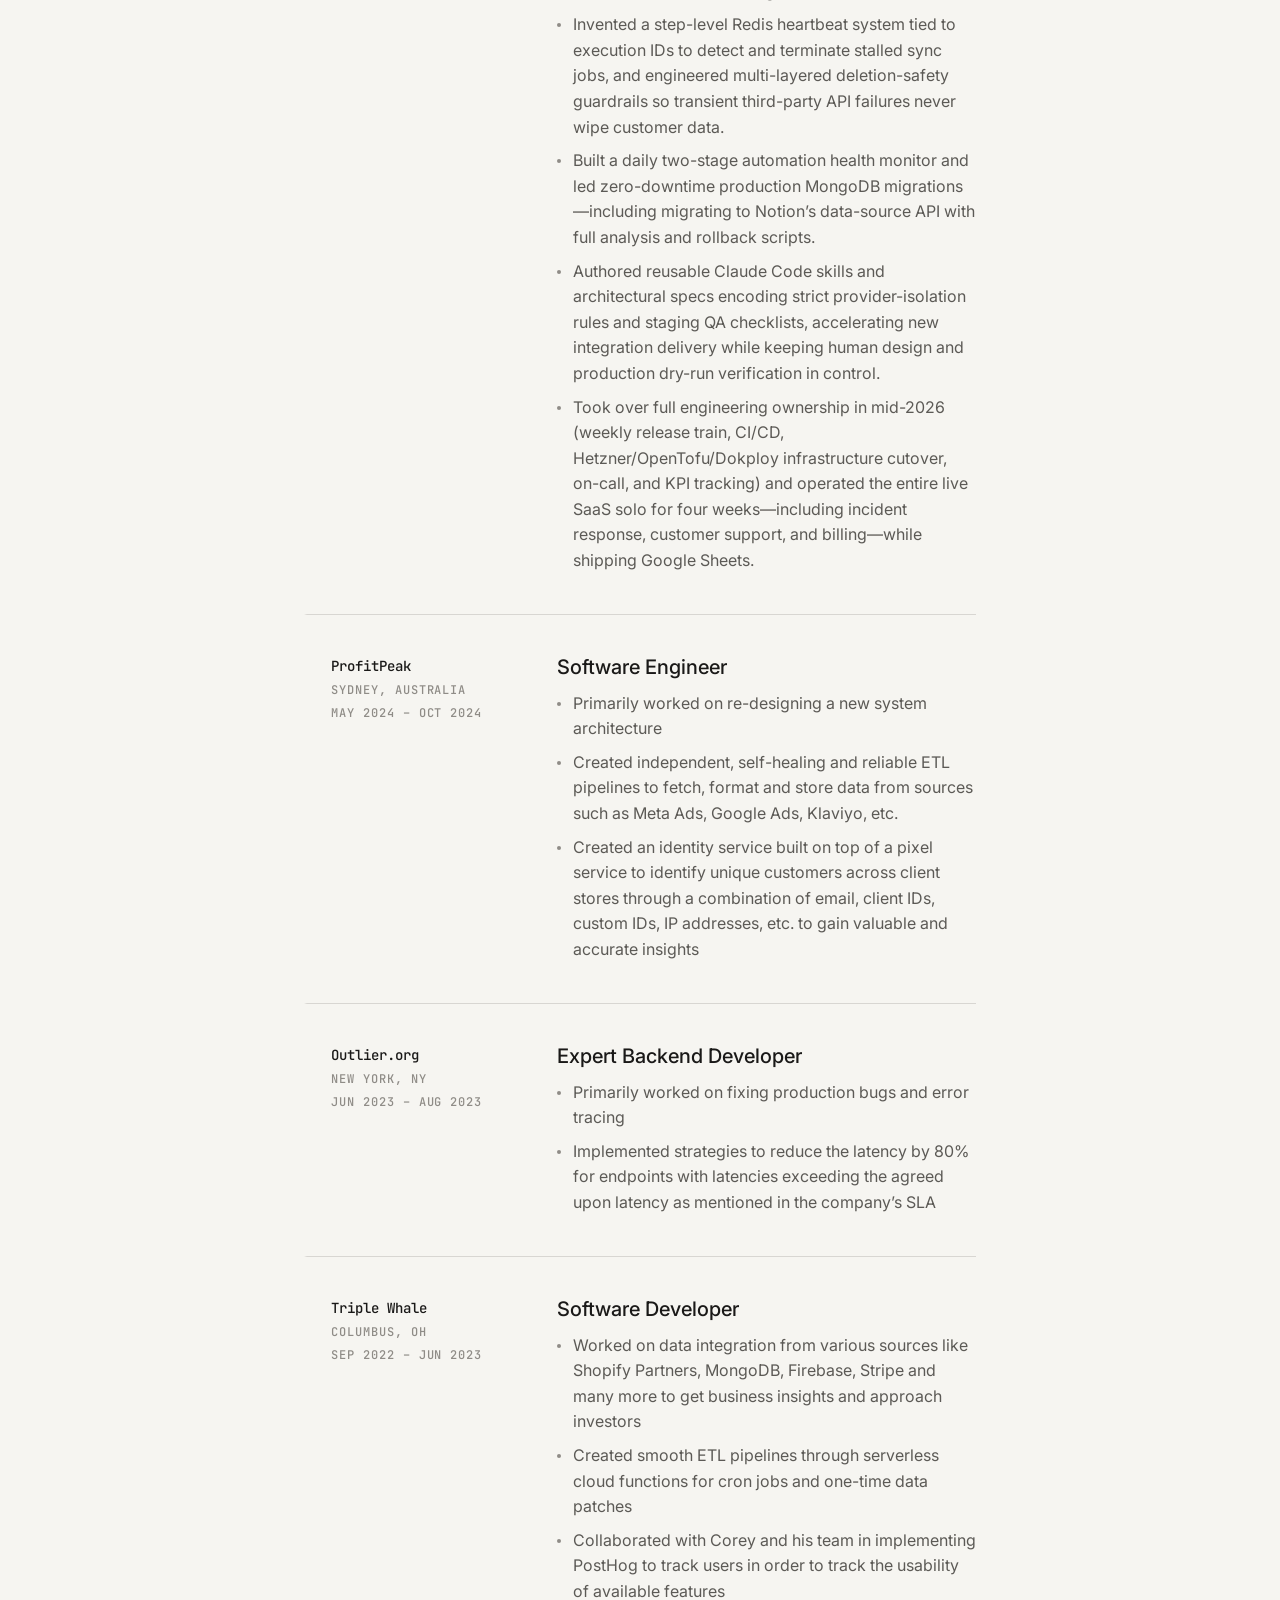
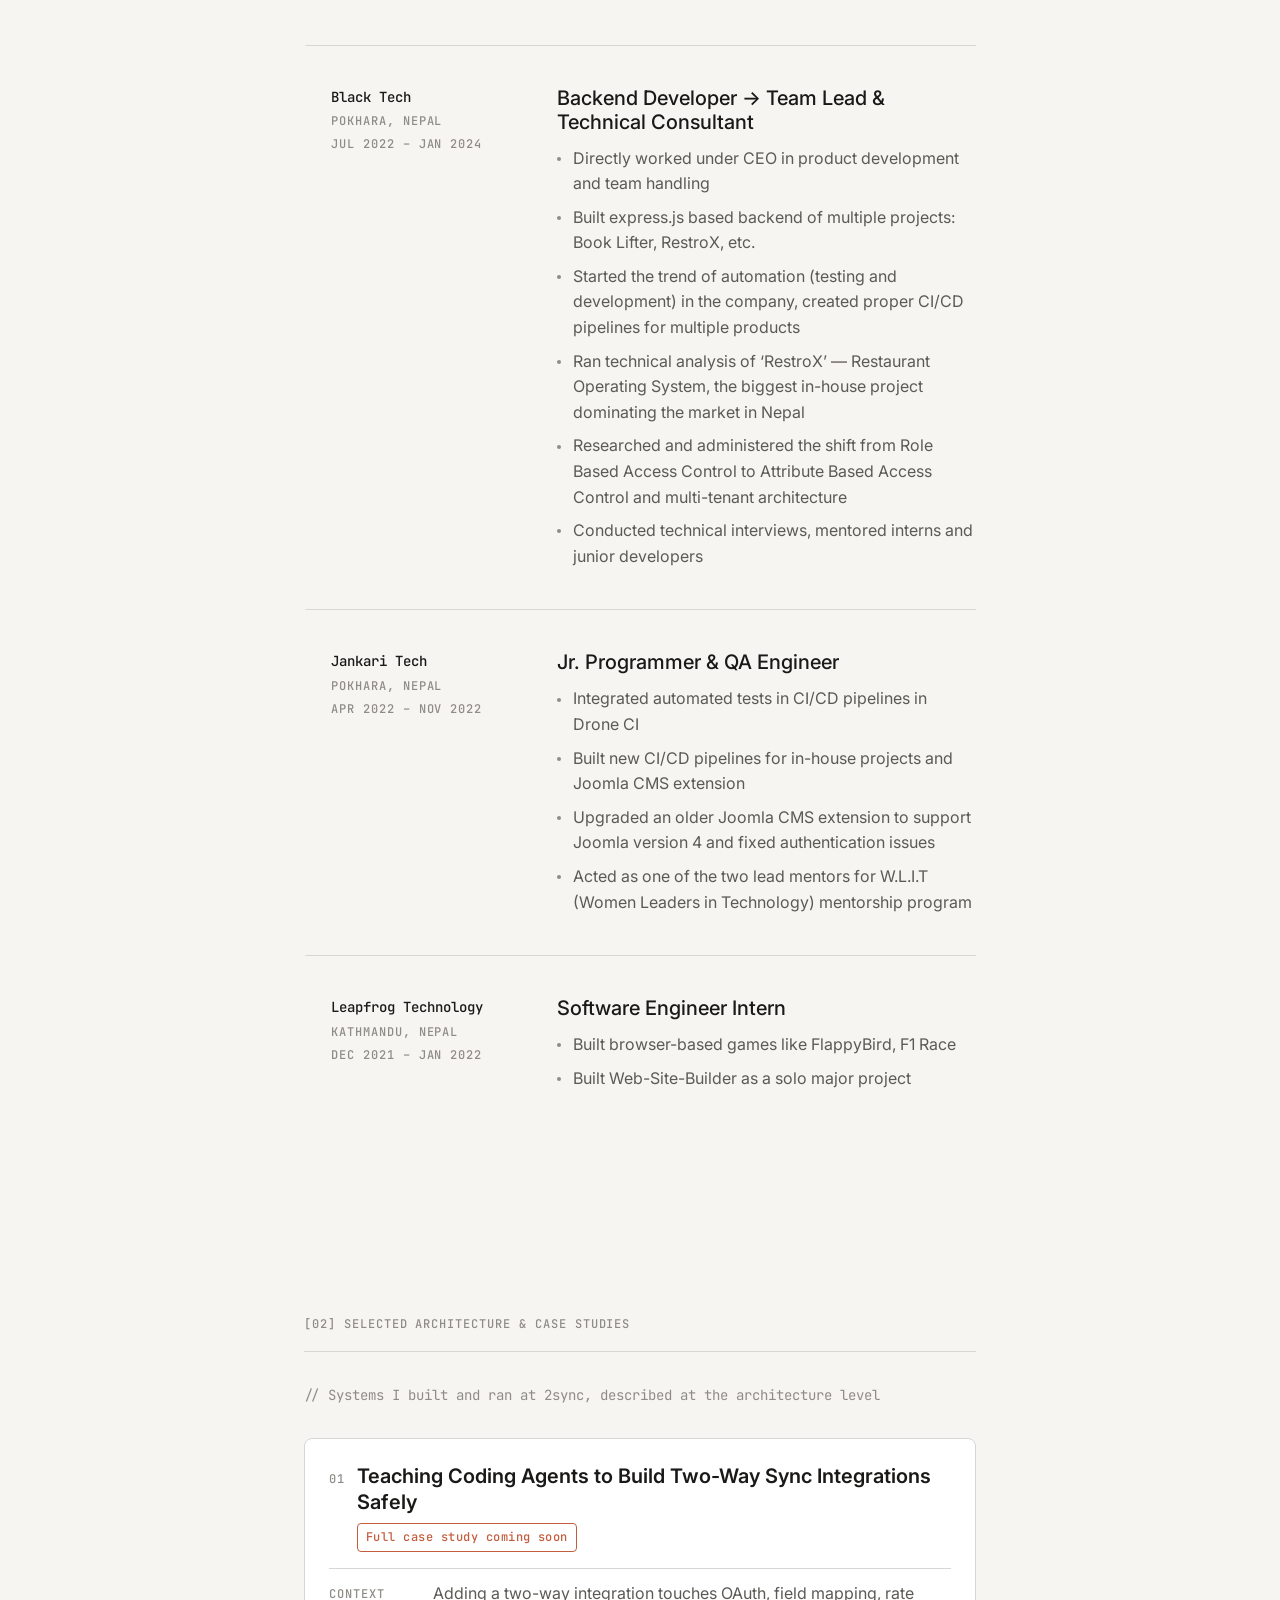
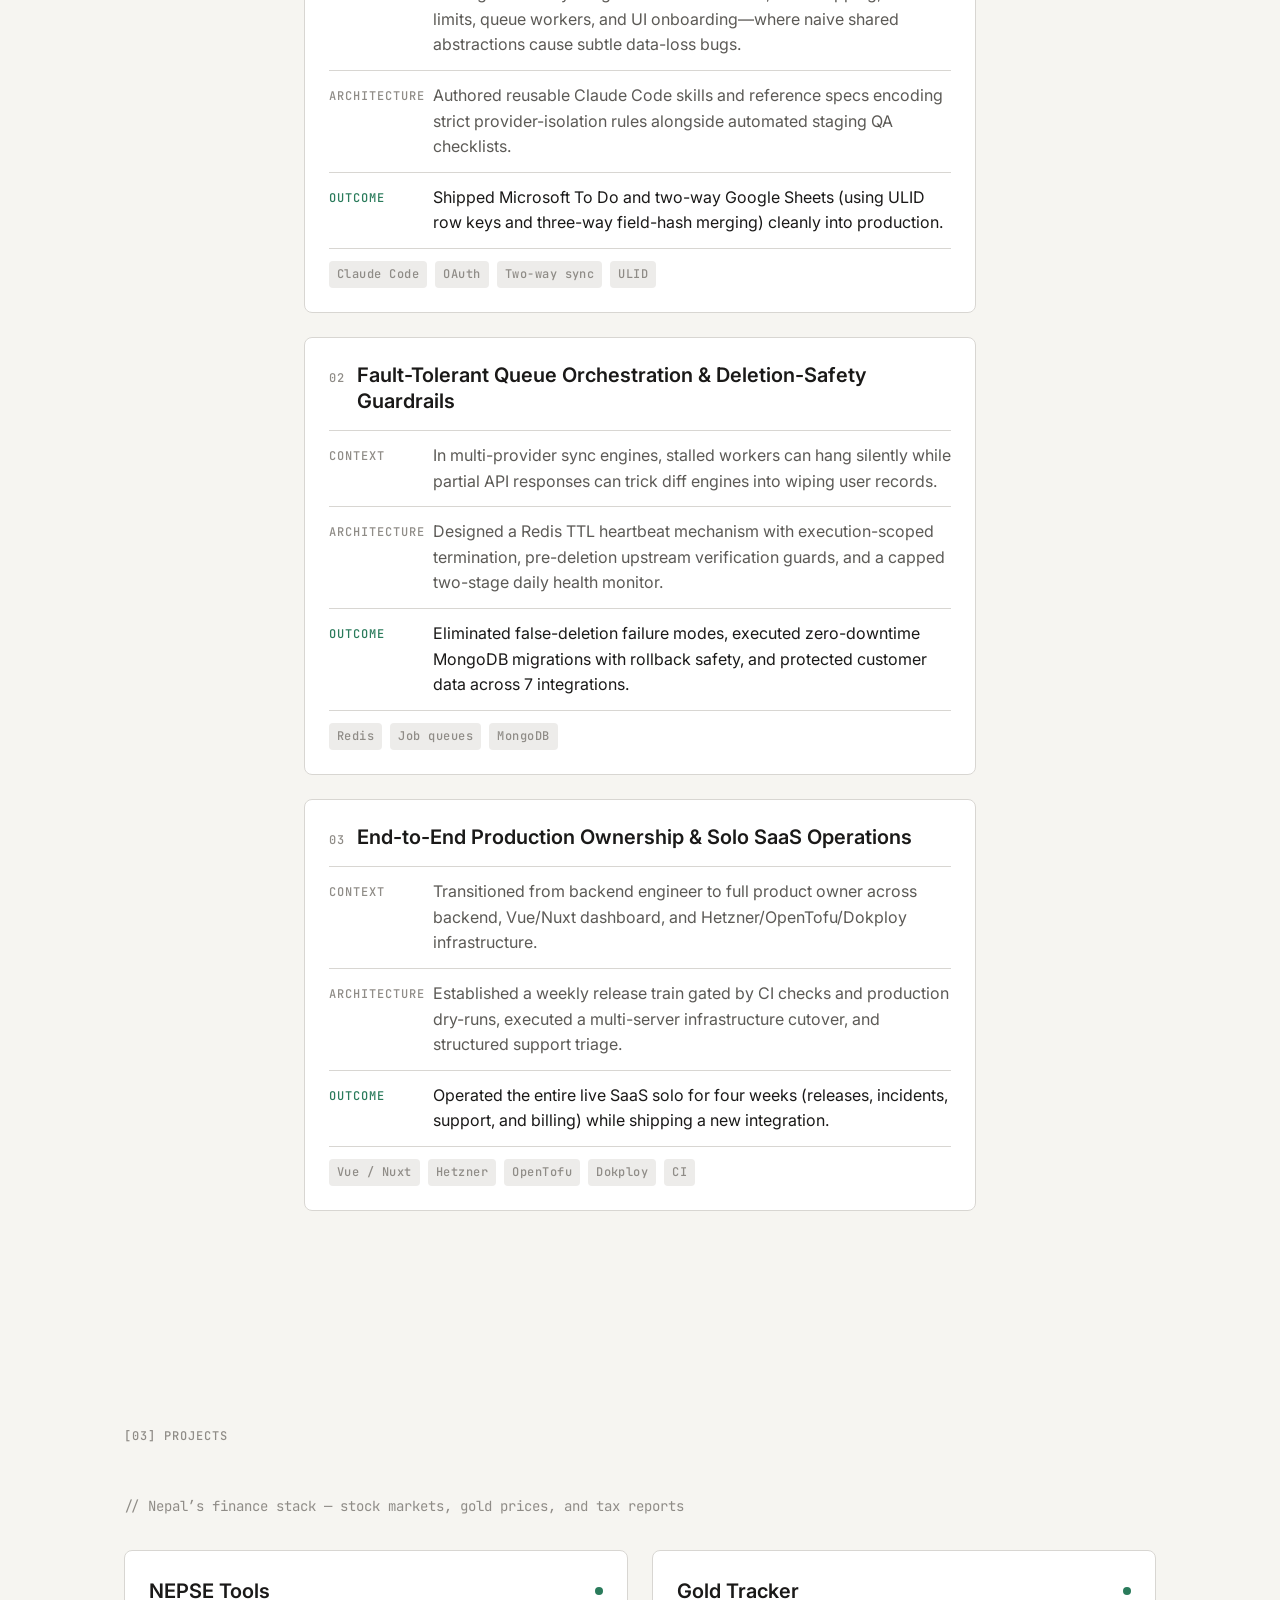
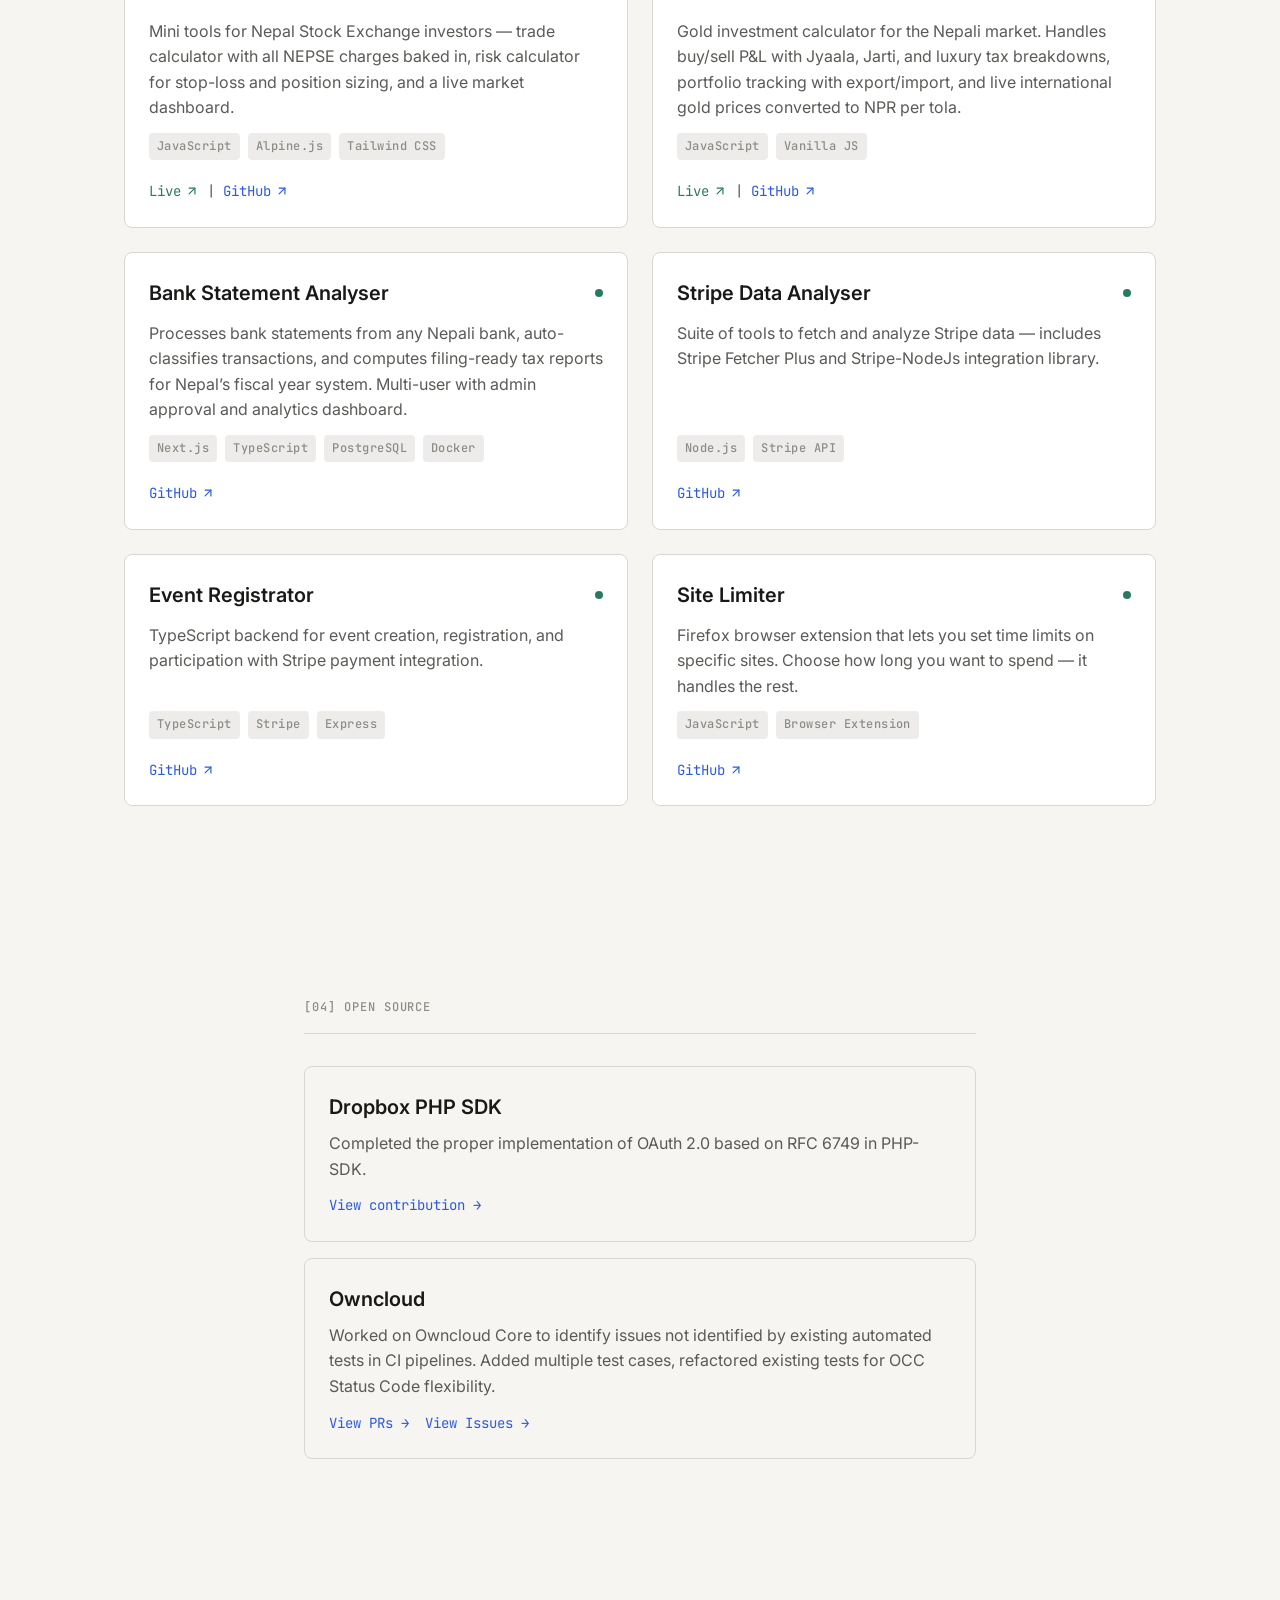
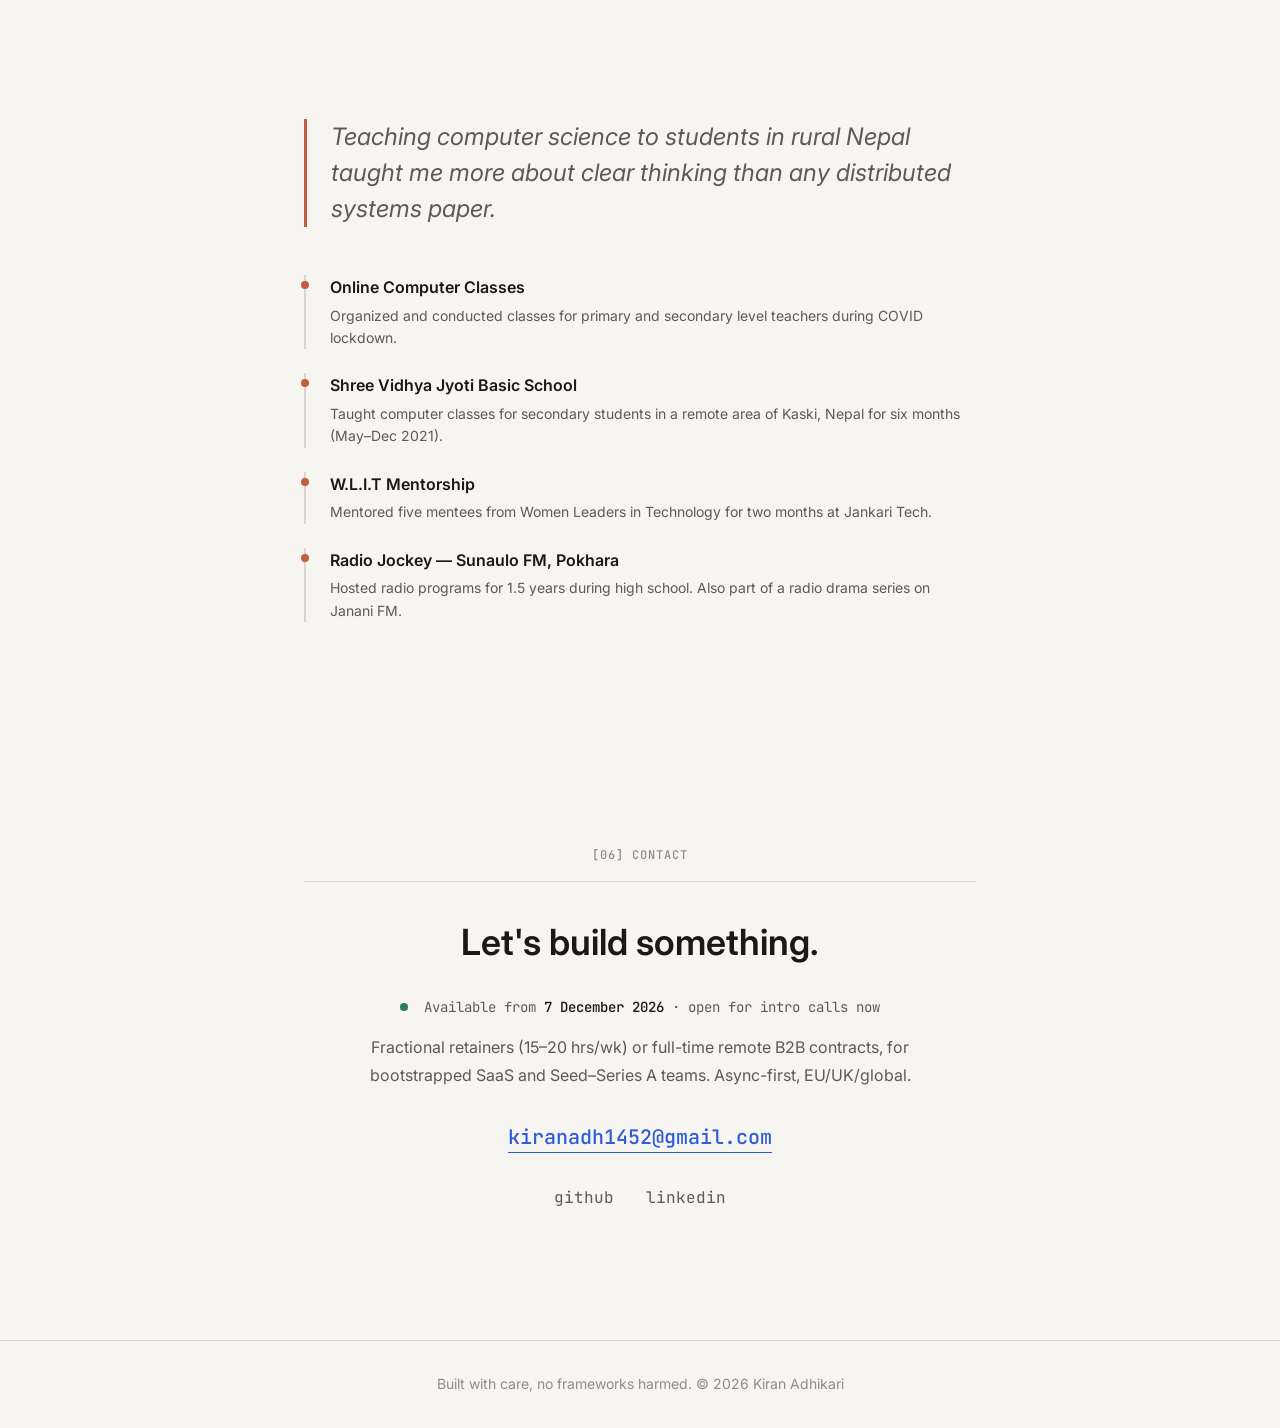
==== commit 3e01dcd1: "chore: retire outdated resume pages Replace /resume/ and /pro/ with redirects to the homepage and re" ====
--- a/pro/index.html
+++ b/pro/index.html
@@ -1,1988 +1,15 @@
-<?xml version="1.0" encoding="UTF-8"?>
-<!DOCTYPE html PUBLIC "-//W3C//DTD XHTML 1.1 plus MathML 2.0//EN" "http://www.w3.org/Math/DTD/mathml2/xhtml-math11-f.dtd">
-<html xmlns="http://www.w3.org/1999/xhtml">
-  <!--This file was converted to xhtml by LibreOffice - see https://cgit.freedesktop.org/libreoffice/core/tree/filter/source/xslt for the code.--><head
-    profile="http://dublincore.org/documents/dcmi-terms/"
-  >
-    <meta
-      http-equiv="Content-Type"
-      content="application/xhtml+xml; charset=utf-8"
-    />
-    <title xml:lang="en-US">Kiran Adhikari</title>
-    <meta name="DCTERMS.title" content="" xml:lang="en-US" />
-    <meta name="DCTERMS.language" content="en-US" scheme="DCTERMS.RFC4646" />
-    <meta name="DCTERMS.source" content="http://xml.openoffice.org/odf2xhtml" />
-    <meta
-      name="DCTERMS.issued"
-      content="2024-02-05T15:27:00"
-      scheme="DCTERMS.W3CDTF"
-    />
-    <meta
-      name="DCTERMS.modified"
-      content="2024-02-07T02:32:55.061867190"
-      scheme="DCTERMS.W3CDTF"
-    />
-    <meta name="DCTERMS.provenance" content="" xml:lang="en-US" />
-    <meta name="DCTERMS.subject" content="," xml:lang="en-US" />
-    <link
-      rel="schema.DC"
-      href="http://purl.org/dc/elements/1.1/"
-      hreflang="en"
-    />
-    <link rel="schema.DCTERMS" href="http://purl.org/dc/terms/" hreflang="en" />
-    <link
-      rel="schema.DCTYPE"
-      href="http://purl.org/dc/dcmitype/"
-      hreflang="en"
-    />
-    <link rel="schema.DCAM" href="http://purl.org/dc/dcam/" hreflang="en" />
-    <style type="text/css">
-      @page {
-      }
-      table {
-        border-collapse: collapse;
-        border-spacing: 0;
-        empty-cells: show;
-      }
-      td,
-      th {
-        vertical-align: top;
-        font-size: 12pt;
-      }
-      h1,
-      h2,
-      h3,
-      h4,
-      h5,
-      h6 {
-        clear: both;
-      }
-      ol,
-      ul {
-        margin: 0;
-        padding: 0;
-      }
-      li {
-        list-style: none;
-        margin: 0;
-        padding: 0;
-      }
-      /* "li span.odfLiEnd" - IE 7 issue*/
-      li span. {
-        clear: both;
-        line-height: 0;
-        width: 0;
-        height: 0;
-        margin: 0;
-        padding: 0;
-      }
-      span.footnodeNumber {
-        padding-right: 1em;
-      }
-      span.annotation_style_by_filter {
-        font-size: 95%;
-        font-family: Arial;
-        background-color: #fff000;
-        margin: 0;
-        border: 0;
-        padding: 0;
-      }
-      span.heading_numbering {
-        margin-right: 0.8rem;
-      }
-      * {
-        margin: 0;
-      }
-      .fr1 {
-        color: #666666;
-        font-size: 11pt;
-        font-family: Montserrat Medium;
-        vertical-align: top;
-        writing-mode: horizontal-tb;
-        direction: ltr;
-        margin-left: 0.1252in;
-        margin-right: 0.1252in;
-        margin-top: 0in;
-        margin-bottom: 0in;
-        background-color: transparent;
-        padding: 0in;
-        border-style: none;
-      }
-      .P1 {
-        color: #666666;
-        font-size: 11pt;
-        line-height: 125%;
-        margin-bottom: 0in;
-        margin-left: -0.0102in;
-        margin-right: 0in;
-        margin-top: 0.0835in;
-        text-align: justify !important;
-        text-indent: 0in;
-        font-family: Montserrat Medium;
-        writing-mode: horizontal-tb;
-        direction: ltr;
-        padding: 0in;
-        border-style: none;
-      }
-      .P10 {
-        color: #666666;
-        font-size: 11pt;
-        line-height: 125%;
-        margin-bottom: 0in;
-        margin-left: 0.5in;
-        margin-right: 0in;
-        margin-top: 0.0835in;
-        text-align: justify !important;
-        text-indent: -0.5in;
-        font-family: Montserrat SemiBold;
-        writing-mode: horizontal-tb;
-        direction: ltr;
-      }
-      .P11 {
-        color: #666666;
-        font-size: 11pt;
-        line-height: 125%;
-        margin-bottom: 0in;
-        margin-left: 0.5in;
-        margin-right: 0in;
-        margin-top: 0.0835in;
-        text-align: justify !important;
-        text-indent: -0.5665in;
-        font-family: Montserrat SemiBold;
-        writing-mode: horizontal-tb;
-        direction: ltr;
-      }
-      .P12 {
-        color: #666666;
-        font-size: 11pt;
-        line-height: 150%;
-        margin-bottom: 0in;
-        margin-left: -0.1252in;
-        margin-right: -0.6252in;
-        margin-top: 0.0835in;
-        text-align: justify !important;
-        text-indent: -0.25in;
-        font-family: Montserrat Medium;
-        writing-mode: horizontal-tb;
-        direction: ltr;
-        padding: 0in;
-        border-style: none;
-      }
-      .P13 {
-        color: #666666;
-        font-size: 11pt;
-        line-height: 150%;
-        margin-bottom: 0in;
-        margin-left: -0.1252in;
-        margin-right: -0.6252in;
-        margin-top: 0.0835in;
-        text-align: justify !important;
-        text-indent: -0.25in;
-        font-family: Montserrat Medium;
-        writing-mode: horizontal-tb;
-        direction: ltr;
-        padding: 0in;
-        border-style: none;
-      }
-      .P14 {
-        color: #666666;
-        font-size: 11pt;
-        line-height: 150%;
-        margin-bottom: 0in;
-        margin-left: -0.1252in;
-        margin-right: -0.6252in;
-        margin-top: 0.0835in;
-        text-align: justify !important;
-        text-indent: -0.25in;
-        font-family: Montserrat Medium;
-        writing-mode: horizontal-tb;
-        direction: ltr;
-        padding: 0in;
-        border-style: none;
-      }
-      .P15 {
-        color: #666666;
-        font-size: 11pt;
-        line-height: 150%;
-        margin-bottom: 0in;
-        margin-left: -0.1252in;
-        margin-right: -0.6252in;
-        margin-top: 0in;
-        text-align: justify !important;
-        text-indent: -0.25in;
-        font-family: Montserrat Medium;
-        writing-mode: horizontal-tb;
-        direction: ltr;
-        padding: 0in;
-        border-style: none;
-      }
-      .P16 {
-        color: #666666;
-        font-size: 11pt;
-        line-height: 150%;
-        margin-bottom: 0in;
-        margin-left: -0.1252in;
-        margin-right: -0.6252in;
-        margin-top: 0in;
-        text-align: justify !important;
-        text-indent: -0.25in;
-        font-family: Montserrat Medium;
-        writing-mode: horizontal-tb;
-        direction: ltr;
-        padding: 0in;
-        border-style: none;
-      }
-      .P17 {
-        color: #666666;
-        font-size: 11pt;
-        line-height: 150%;
-        margin-bottom: 0in;
-        margin-left: -0.1252in;
-        margin-right: -0.6252in;
-        margin-top: 0in;
-        text-align: justify !important;
-        text-indent: -0.25in;
-        font-family: Montserrat Medium;
-        writing-mode: horizontal-tb;
-        direction: ltr;
-        padding: 0in;
-        border-style: none;
-      }
-      .P18 {
-        color: #666666;
-        font-size: 11pt;
-        line-height: 150%;
-        margin-bottom: 0in;
-        margin-left: -0.1252in;
-        margin-right: -0.6252in;
-        margin-top: 0in;
-        text-align: justify !important;
-        text-indent: -0.25in;
-        font-family: Montserrat Medium;
-        writing-mode: horizontal-tb;
-        direction: ltr;
-      }
-      .P19 {
-        color: #666666;
-        font-size: 11pt;
-        line-height: 150%;
-        margin-bottom: 0in;
-        margin-left: -0.1252in;
-        margin-right: -0.6252in;
-        margin-top: 0in;
-        text-align: justify !important;
-        text-indent: -0.25in;
-        font-family: Montserrat Medium;
-        writing-mode: horizontal-tb;
-        direction: ltr;
-      }
-      .P2_borderStart {
-        border-left-style: none;
-        border-right-style: none;
-        border-top-style: none;
-        color: #434343;
-        font-size: 12pt;
-        font-weight: bold;
-        line-height: 100%;
-        margin-left: -0.6252in;
-        margin-right: -0.6252in;
-        margin-top: 0.139in;
-        padding-left: 0in;
-        padding-right: 0in;
-        padding-top: 0in;
-        text-align: justify !important;
-        text-indent: 0in;
-        font-family: Trebuchet MS;
-        writing-mode: horizontal-tb;
-        direction: ltr;
-        padding-bottom: 0in;
-        border-bottom-style: none;
-      }
-      .P2 {
-        border-left-style: none;
-        border-right-style: none;
-        color: #434343;
-        font-size: 12pt;
-        font-weight: bold;
-        line-height: 100%;
-        margin-left: -0.6252in;
-        margin-right: -0.6252in;
-        padding-left: 0in;
-        padding-right: 0in;
-        text-align: justify !important;
-        text-indent: 0in;
-        font-family: Trebuchet MS;
-        writing-mode: horizontal-tb;
-        direction: ltr;
-        padding-bottom: 0in;
-        padding-top: 0.139in;
-        border-top-style: none;
-        border-bottom-style: none;
-      }
-      .P2_borderEnd {
-        border-bottom-width: 0.0529cm;
-        border-bottom-style: solid;
-        border-bottom-color: #666666;
-        border-left-style: none;
-        border-right-style: none;
-        color: #434343;
-        font-size: 12pt;
-        font-weight: bold;
-        line-height: 100%;
-        margin-bottom: 0in;
-        margin-left: -0.6252in;
-        margin-right: -0.6252in;
-        padding-bottom: 0.028in;
-        padding-left: 0in;
-        padding-right: 0in;
-        text-align: justify !important;
-        text-indent: 0in;
-        font-family: Trebuchet MS;
-        writing-mode: horizontal-tb;
-        direction: ltr;
-        padding-top: 0.139in;
-        border-top-style: none;
-      }
-      .P20 {
-        color: #666666;
-        font-size: 11pt;
-        line-height: 150%;
-        margin-bottom: 0in;
-        margin-left: -0.1252in;
-        margin-right: -0.6252in;
-        margin-top: 0in;
-        text-align: justify !important;
-        text-indent: -0.25in;
-        font-family: Montserrat Medium;
-        writing-mode: horizontal-tb;
-        direction: ltr;
-      }
-      .P21 {
-        color: #666666;
-        font-size: 11pt;
-        line-height: 150%;
-        margin-bottom: 0in;
-        margin-left: -0.1252in;
-        margin-right: -0.6252in;
-        margin-top: 0in;
-        text-align: justify !important;
-        text-indent: -0.25in;
-        font-family: Montserrat Medium;
-        writing-mode: horizontal-tb;
-        direction: ltr;
-      }
-      .P22 {
-        color: #666666;
-        font-size: 11pt;
-        line-height: 150%;
-        margin-bottom: 0in;
-        margin-left: -0.1252in;
-        margin-right: -0.6252in;
-        margin-top: 0in;
-        text-align: justify !important;
-        text-indent: -0.25in;
-        font-family: Montserrat Medium;
-        writing-mode: horizontal-tb;
-        direction: ltr;
-      }
-      .P23 {
-        color: #666666;
-        font-size: 11pt;
-        line-height: 150%;
-        margin-bottom: 0in;
-        margin-left: -0.1252in;
-        margin-right: -0.6252in;
-        margin-top: 0in;
-        text-align: justify !important;
-        text-indent: -0.25in;
-        font-family: Montserrat Medium;
-        writing-mode: horizontal-tb;
-        direction: ltr;
-      }
-      .P24 {
-        color: #666666;
-        font-size: 11pt;
-        line-height: 150%;
-        margin-bottom: 0in;
-        margin-left: -0.1252in;
-        margin-right: -0.6252in;
-        margin-top: 0in;
-        text-align: justify !important;
-        text-indent: -0.25in;
-        font-family: Montserrat Medium;
-        writing-mode: horizontal-tb;
-        direction: ltr;
-      }
-      .P25 {
-        color: #666666;
-        font-size: 11pt;
-        line-height: 150%;
-        margin-bottom: 0in;
-        margin-left: -0.1252in;
-        margin-right: -0.6252in;
-        margin-top: 0in;
-        text-align: justify !important;
-        text-indent: -0.25in;
-        font-family: Montserrat Medium;
-        writing-mode: horizontal-tb;
-        direction: ltr;
-      }
-      .P26 {
-        color: #666666;
-        font-size: 11pt;
-        line-height: 150%;
-        margin-bottom: 0in;
-        margin-left: -0.1252in;
-        margin-right: -0.6252in;
-        margin-top: 0in;
-        text-align: justify !important;
-        text-indent: -0.25in;
-        font-family: Montserrat Medium;
-        writing-mode: horizontal-tb;
-        direction: ltr;
-      }
-      .P27 {
-        color: #666666;
-        font-size: 11pt;
-        line-height: 125%;
-        margin-bottom: 0in;
-        margin-left: -0.1252in;
-        margin-right: -0.6252in;
-        margin-top: 0.0835in;
-        text-align: justify !important;
-        text-indent: -0.25in;
-        font-family: Montserrat Medium;
-        writing-mode: horizontal-tb;
-        direction: ltr;
-      }
-      .P28 {
-        color: #666666;
-        font-size: 11pt;
-        line-height: 150%;
-        margin-bottom: 0in;
-        margin-left: -0.1252in;
-        margin-right: -0.6252in;
-        margin-top: 0.0835in;
-        text-align: justify !important;
-        text-indent: -0.25in;
-        font-family: Montserrat Medium;
-        writing-mode: horizontal-tb;
-        direction: ltr;
-      }
-      .P29 {
-        color: #666666;
-        font-size: 11pt;
-        line-height: 150%;
-        margin-bottom: 0in;
-        margin-left: -0.1252in;
-        margin-right: -0.6252in;
-        margin-top: 0.0835in;
-        text-align: justify !important;
-        text-indent: -0.25in;
-        font-family: Montserrat Medium;
-        writing-mode: horizontal-tb;
-        direction: ltr;
-      }
-      .P3_borderStart {
-        border-left-style: none;
-        border-right-style: none;
-        border-top-style: none;
-        color: #434343;
-        font-size: 12pt;
-        font-weight: bold;
-        line-height: 100%;
-        margin-left: -0.6252in;
-        margin-right: -0.6252in;
-        margin-top: 0.139in;
-        padding-left: 0in;
-        padding-right: 0in;
-        padding-top: 0in;
-        text-align: justify !important;
-        text-indent: 0in;
-        font-family: Trebuchet MS;
-        writing-mode: horizontal-tb;
-        direction: ltr;
-        padding-bottom: 0in;
-        border-bottom-style: none;
-      }
-      .P3 {
-        border-left-style: none;
-        border-right-style: none;
-        color: #434343;
-        font-size: 12pt;
-        font-weight: bold;
-        line-height: 100%;
-        margin-left: -0.6252in;
-        margin-right: -0.6252in;
-        padding-left: 0in;
-        padding-right: 0in;
-        text-align: justify !important;
-        text-indent: 0in;
-        font-family: Trebuchet MS;
-        writing-mode: horizontal-tb;
-        direction: ltr;
-        padding-bottom: 0in;
-        padding-top: 0.139in;
-        border-top-style: none;
-        border-bottom-style: none;
-      }
-      .P3_borderEnd {
-        border-bottom-width: 0.0529cm;
-        border-bottom-style: solid;
-        border-bottom-color: #666666;
-        border-left-style: none;
-        border-right-style: none;
-        color: #434343;
-        font-size: 12pt;
-        font-weight: bold;
-        line-height: 100%;
-        margin-bottom: 0in;
-        margin-left: -0.6252in;
-        margin-right: -0.6252in;
-        padding-bottom: 0.028in;
-        padding-left: 0in;
-        padding-right: 0in;
-        text-align: justify !important;
-        text-indent: 0in;
-        font-family: Trebuchet MS;
-        writing-mode: horizontal-tb;
-        direction: ltr;
-        padding-top: 0.139in;
-        border-top-style: none;
-      }
-      .P30 {
-        color: #666666;
-        font-size: 11pt;
-        line-height: 150%;
-        margin-bottom: 0in;
-        margin-left: -0.1252in;
-        margin-right: -0.6252in;
-        margin-top: 0.0835in;
-        text-align: justify !important;
-        text-indent: -0.25in;
-        font-family: Montserrat Medium;
-        writing-mode: horizontal-tb;
-        direction: ltr;
-      }
-      .P31 {
-        color: #666666;
-        font-size: 11pt;
-        line-height: 150%;
-        margin-bottom: 0in;
-        margin-left: -0.1252in;
-        margin-right: -0.6252in;
-        margin-top: 0.0835in;
-        text-align: justify !important;
-        text-indent: -0.25in;
-        font-family: Montserrat Medium;
-        writing-mode: horizontal-tb;
-        direction: ltr;
-      }
-      .P32 {
-        color: #666666;
-        font-size: 11pt;
-        line-height: 150%;
-        margin-bottom: 0in;
-        margin-left: -0.1252in;
-        margin-right: -0.6252in;
-        margin-top: 0.0835in;
-        text-align: justify !important;
-        text-indent: -0.25in;
-        font-family: Montserrat Medium;
-        writing-mode: horizontal-tb;
-        direction: ltr;
-      }
-      .P33 {
-        color: #666666;
-        font-size: 11pt;
-        line-height: 125%;
-        margin-bottom: 0in;
-        margin-left: -0.1252in;
-        margin-right: -0.6252in;
-        margin-top: 0.0835in;
-        text-align: justify !important;
-        text-indent: -0.25in;
-        font-family: Montserrat Medium;
-        writing-mode: horizontal-tb;
-        direction: ltr;
-      }
-      .P34 {
-        color: #666666;
-        font-size: 11pt;
-        line-height: 150%;
-        margin-bottom: 0.1665in;
-        margin-left: -0.1252in;
-        margin-right: -0.6252in;
-        margin-top: 0in;
-        text-align: justify !important;
-        text-indent: -0.25in;
-        font-family: Montserrat Medium;
-        writing-mode: horizontal-tb;
-        direction: ltr;
-      }
-      .P35 {
-        color: #666666;
-        font-size: 11pt;
-        line-height: 125%;
-        margin-bottom: 0in;
-        margin-left: -0.0102in;
-        margin-right: 0in;
-        margin-top: 0.0835in;
-        text-align: left !important;
-        text-indent: 0in;
-        font-family: Montserrat Medium;
-        writing-mode: horizontal-tb;
-        direction: ltr;
-      }
-      .P36 {
-        color: #666666;
-        font-size: 11pt;
-        line-height: 125%;
-        margin-bottom: 0in;
-        margin-left: -0.6252in;
-        margin-right: -0.6252in;
-        margin-top: 0.0835in;
-        text-align: justify !important;
-        text-indent: 0in;
-        font-family: Montserrat Medium;
-        writing-mode: horizontal-tb;
-        direction: ltr;
-      }
-      .P37 {
-        color: #666666;
-        font-size: 11pt;
-        line-height: 100%;
-        margin-bottom: 0in;
-        margin-left: -0.6252in;
-        margin-right: -0.6252in;
-        margin-top: 0.0835in;
-        text-align: center !important;
-        text-indent: 0in;
-        font-family: Montserrat Medium;
-        writing-mode: horizontal-tb;
-        direction: ltr;
-      }
-      .P38 {
-        color: #666666;
-        font-size: 11pt;
-        line-height: 125%;
-        margin-bottom: 0in;
-        margin-left: -0.6252in;
-        margin-right: -0.6252in;
-        margin-top: 0in;
-        text-align: justify !important;
-        text-indent: 0in;
-        font-family: Montserrat Medium;
-        writing-mode: horizontal-tb;
-        direction: ltr;
-      }
-      .P39 {
-        color: #666666;
-        font-size: 11pt;
-        line-height: 150%;
-        margin-bottom: 0in;
-        margin-left: -0.1252in;
-        margin-right: -0.6252in;
-        margin-top: 0.0835in;
-        text-align: justify !important;
-        text-indent: -0.25in;
-        font-family: Montserrat Medium;
-        writing-mode: horizontal-tb;
-        direction: ltr;
-      }
-      .P4_borderStart {
-        border-left-style: none;
-        border-right-style: none;
-        border-top-style: none;
-        color: #434343;
-        font-size: 12pt;
-        font-weight: bold;
-        line-height: 100%;
-        margin-left: -0.6252in;
-        margin-right: -0.6252in;
-        margin-top: 0.139in;
-        padding-left: 0in;
-        padding-right: 0in;
-        padding-top: 0in;
-        text-align: justify !important;
-        text-indent: 0in;
-        font-family: Trebuchet MS;
-        writing-mode: horizontal-tb;
-        direction: ltr;
-        padding-bottom: 0in;
-        border-bottom-style: none;
-      }
-      .P4 {
-        border-left-style: none;
-        border-right-style: none;
-        color: #434343;
-        font-size: 12pt;
-        font-weight: bold;
-        line-height: 100%;
-        margin-left: -0.6252in;
-        margin-right: -0.6252in;
-        padding-left: 0in;
-        padding-right: 0in;
-        text-align: justify !important;
-        text-indent: 0in;
-        font-family: Trebuchet MS;
-        writing-mode: horizontal-tb;
-        direction: ltr;
-        padding-bottom: 0in;
-        padding-top: 0.139in;
-        border-top-style: none;
-        border-bottom-style: none;
-      }
-      .P4_borderEnd {
-        border-bottom-width: 0.0529cm;
-        border-bottom-style: solid;
-        border-bottom-color: #666666;
-        border-left-style: none;
-        border-right-style: none;
-        color: #434343;
-        font-size: 12pt;
-        font-weight: bold;
-        line-height: 100%;
-        margin-bottom: 0in;
-        margin-left: -0.6252in;
-        margin-right: -0.6252in;
-        padding-bottom: 0.028in;
-        padding-left: 0in;
-        padding-right: 0in;
-        text-align: justify !important;
-        text-indent: 0in;
-        font-family: Trebuchet MS;
-        writing-mode: horizontal-tb;
-        direction: ltr;
-        padding-top: 0.139in;
-        border-top-style: none;
-      }
-      .P40 {
-        color: #666666;
-        font-size: 11pt;
-        line-height: 125%;
-        margin-bottom: 0in;
-        margin-left: -0.0102in;
-        margin-right: 0in;
-        margin-top: 0in;
-        text-align: justify !important;
-        text-indent: 0in;
-        font-family: Montserrat Medium;
-        writing-mode: horizontal-tb;
-        direction: ltr;
-      }
-      .P42 {
-        color: #434343;
-        font-size: 14pt;
-        font-weight: bold;
-        line-height: 100%;
-        margin-bottom: 0in;
-        margin-left: -0.6252in;
-        margin-right: -0.6252in;
-        margin-top: 0.222in;
-        text-align: center !important;
-        text-indent: 0in;
-        font-family: Trebuchet MS;
-        writing-mode: horizontal-tb;
-        direction: ltr;
-      }
-      .P5_borderStart {
-        border-left-style: none;
-        border-right-style: none;
-        border-top-style: none;
-        color: #434343;
-        font-size: 12pt;
-        font-weight: bold;
-        line-height: 100%;
-        margin-left: 0in;
-        margin-right: -0.6252in;
-        margin-top: 0.139in;
-        padding-left: 0in;
-        padding-right: 0in;
-        padding-top: 0in;
-        text-align: justify !important;
-        text-indent: -0.6252in;
-        font-family: Trebuchet MS;
-        writing-mode: horizontal-tb;
-        direction: ltr;
-        padding-bottom: 0in;
-        border-bottom-style: none;
-      }
-      .P5 {
-        border-left-style: none;
-        border-right-style: none;
-        color: #434343;
-        font-size: 12pt;
-        font-weight: bold;
-        line-height: 100%;
-        margin-left: 0in;
-        margin-right: -0.6252in;
-        padding-left: 0in;
-        padding-right: 0in;
-        text-align: justify !important;
-        text-indent: -0.6252in;
-        font-family: Trebuchet MS;
-        writing-mode: horizontal-tb;
-        direction: ltr;
-        padding-bottom: 0in;
-        padding-top: 0.139in;
-        border-top-style: none;
-        border-bottom-style: none;
-      }
-      .P5_borderEnd {
-        border-bottom-width: 0.0529cm;
-        border-bottom-style: solid;
-        border-bottom-color: #666666;
-        border-left-style: none;
-        border-right-style: none;
-        color: #434343;
-        font-size: 12pt;
-        font-weight: bold;
-        line-height: 100%;
-        margin-bottom: 0in;
-        margin-left: 0in;
-        margin-right: -0.6252in;
-        padding-bottom: 0.028in;
-        padding-left: 0in;
-        padding-right: 0in;
-        text-align: justify !important;
-        text-indent: -0.6252in;
-        font-family: Trebuchet MS;
-        writing-mode: horizontal-tb;
-        direction: ltr;
-        padding-top: 0.139in;
-        border-top-style: none;
-      }
-      .P6 {
-        color: #666666;
-        font-size: 11pt;
-        line-height: 125%;
-        margin-bottom: 0in;
-        margin-left: -0.6252in;
-        margin-right: -0.6252in;
-        margin-top: 0.0835in;
-        text-align: justify !important;
-        text-indent: 0in;
-        font-family: Montserrat SemiBold;
-        writing-mode: horizontal-tb;
-        direction: ltr;
-      }
-      .P7 {
-        color: #666666;
-        font-size: 11pt;
-        line-height: 150%;
-        margin-bottom: 0in;
-        margin-left: -0.6252in;
-        margin-right: -0.6252in;
-        margin-top: 0.0835in;
-        text-align: justify !important;
-        text-indent: 0in;
-        font-family: Montserrat SemiBold;
-        writing-mode: horizontal-tb;
-        direction: ltr;
-        padding: 0in;
-        border-style: none;
-      }
-      .P8 {
-        color: #666666;
-        font-size: 11pt;
-        line-height: 150%;
-        margin-bottom: 0in;
-        margin-left: -0.6252in;
-        margin-right: -0.6252in;
-        margin-top: 0.0835in;
-        text-align: justify !important;
-        text-indent: 0in;
-        font-family: Montserrat SemiBold;
-        writing-mode: horizontal-tb;
-        direction: ltr;
-      }
-      .P9 {
-        color: #666666;
-        font-size: 11pt;
-        line-height: 125%;
-        margin-bottom: 0in;
-        margin-left: -0.4374in;
-        margin-right: 0in;
-        margin-top: 0.0835in;
-        text-align: justify !important;
-        text-indent: -0.1874in;
-        font-family: Montserrat SemiBold;
-        writing-mode: horizontal-tb;
-        direction: ltr;
-      }
-      .Standard {
-        color: #666666;
-        font-size: 11pt;
-        font-family: Montserrat Medium;
-        writing-mode: horizontal-tb;
-        direction: ltr;
-        margin-left: -0.0102in;
-        margin-right: 0in;
-        margin-top: 0.0835in;
-        margin-bottom: 0in;
-        line-height: 125%;
-        text-align: justify !important;
-        text-indent: 0in;
-      }
-      .Table1 {
-        width: 7.3125in;
-        margin-left: -0.6319in;
-        margin-top: 0in;
-        margin-bottom: 0in;
-        margin-right: auto;
-        writing-mode: horizontal-tb;
-        direction: ltr;
-      }
-      .Table1_A1 {
-        vertical-align: middle;
-        background-color: transparent;
-        padding: 0in;
-        border-width: 0.0353cm;
-        border-style: solid;
-        border-color: #ffffff;
-      }
-      .Table1_A2 {
-        background-color: transparent;
-        padding: 0.0694in;
-        border-width: 0.0353cm;
-        border-style: solid;
-        border-color: #ffffff;
-      }
-      .Table1_B1 {
-        background-color: transparent;
-        padding: 0.0694in;
-        border-width: 0.0353cm;
-        border-style: solid;
-        border-color: #ffffff;
-      }
-      .Table1_B2 {
-        background-color: transparent;
-        padding: 0.0694in;
-        border-width: 0.0353cm;
-        border-style: solid;
-        border-color: #ffffff;
-      }
-      .Table1_A {
-        width: 5.4993in;
-      }
-      .Table1_B {
-        width: 1.8125in;
-      }
-      .Bullet_20_Symbols {
-        font-family: OpenSymbol;
-      }
-      .ListLabel_20_1 {
-        text-decoration: none !important;
-      }
-      .ListLabel_20_10 {
-        text-decoration: none !important;
-      }
-      .ListLabel_20_11 {
-        text-decoration: none !important;
-      }
-      .ListLabel_20_12 {
-        text-decoration: none !important;
-      }
-      .ListLabel_20_13 {
-        text-decoration: none !important;
-      }
-      .ListLabel_20_14 {
-        text-decoration: none !important;
-      }
-      .ListLabel_20_15 {
-        text-decoration: none !important;
-      }
-      .ListLabel_20_16 {
-        text-decoration: none !important;
-      }
-      .ListLabel_20_17 {
-        text-decoration: none !important;
-      }
-      .ListLabel_20_18 {
-        text-decoration: none !important;
-      }
-      .ListLabel_20_19 {
-        text-decoration: none !important;
-      }
-      .ListLabel_20_2 {
-        text-decoration: none !important;
-      }
-      .ListLabel_20_20 {
-        text-decoration: none !important;
-      }
-      .ListLabel_20_21 {
-        text-decoration: none !important;
-      }
-      .ListLabel_20_22 {
-        text-decoration: none !important;
-      }
-      .ListLabel_20_23 {
-        text-decoration: none !important;
-      }
-      .ListLabel_20_24 {
-        text-decoration: none !important;
-      }
-      .ListLabel_20_25 {
-        text-decoration: none !important;
-      }
-      .ListLabel_20_26 {
-        text-decoration: none !important;
-      }
-      .ListLabel_20_27 {
-        text-decoration: none !important;
-      }
-      .ListLabel_20_28 {
-        text-decoration: none !important;
-      }
-      .ListLabel_20_29 {
-        text-decoration: none !important;
-      }
-      .ListLabel_20_3 {
-        text-decoration: none !important;
-      }
-      .ListLabel_20_30 {
-        text-decoration: none !important;
-      }
-      .ListLabel_20_31 {
-        text-decoration: none !important;
-      }
-      .ListLabel_20_32 {
-        text-decoration: none !important;
-      }
-      .ListLabel_20_33 {
-        text-decoration: none !important;
-      }
-      .ListLabel_20_34 {
-        text-decoration: none !important;
-      }
-      .ListLabel_20_35 {
-        text-decoration: none !important;
-      }
-      .ListLabel_20_36 {
-        text-decoration: none !important;
-      }
-      .ListLabel_20_37 {
-        text-decoration: none !important;
-      }
-      .ListLabel_20_38 {
-        text-decoration: none !important;
-      }
-      .ListLabel_20_39 {
-        text-decoration: none !important;
-      }
-      .ListLabel_20_4 {
-        text-decoration: none !important;
-      }
-      .ListLabel_20_40 {
-        text-decoration: none !important;
-      }
-      .ListLabel_20_41 {
-        text-decoration: none !important;
-      }
-      .ListLabel_20_42 {
-        text-decoration: none !important;
-      }
-      .ListLabel_20_43 {
-        text-decoration: none !important;
-      }
-      .ListLabel_20_44 {
-        text-decoration: none !important;
-      }
-      .ListLabel_20_45 {
-        text-decoration: none !important;
-      }
-      .ListLabel_20_46 {
-        text-decoration: none !important;
-      }
-      .ListLabel_20_47 {
-        text-decoration: none !important;
-      }
-      .ListLabel_20_48 {
-        text-decoration: none !important;
-      }
-      .ListLabel_20_49 {
-        text-decoration: none !important;
-      }
-      .ListLabel_20_5 {
-        text-decoration: none !important;
-      }
-      .ListLabel_20_50 {
-        text-decoration: none !important;
-      }
-      .ListLabel_20_51 {
-        text-decoration: none !important;
-      }
-      .ListLabel_20_52 {
-        text-decoration: none !important;
-      }
-      .ListLabel_20_53 {
-        text-decoration: none !important;
-      }
-      .ListLabel_20_54 {
-        text-decoration: none !important;
-      }
-      .ListLabel_20_55 {
-        text-decoration: none !important;
-      }
-      .ListLabel_20_56 {
-        text-decoration: none !important;
-      }
-      .ListLabel_20_57 {
-        text-decoration: none !important;
-      }
-      .ListLabel_20_58 {
-        text-decoration: none !important;
-      }
-      .ListLabel_20_59 {
-        text-decoration: none !important;
-      }
-      .ListLabel_20_6 {
-        text-decoration: none !important;
-      }
-      .ListLabel_20_60 {
-        text-decoration: none !important;
-      }
-      .ListLabel_20_61 {
-        text-decoration: none !important;
-      }
-      .ListLabel_20_62 {
-        text-decoration: none !important;
-      }
-      .ListLabel_20_63 {
-        text-decoration: none !important;
-      }
-      .ListLabel_20_64 {
-        text-decoration: none !important;
-      }
-      .ListLabel_20_65 {
-        text-decoration: none !important;
-      }
-      .ListLabel_20_66 {
-        text-decoration: none !important;
-      }
-      .ListLabel_20_67 {
-        text-decoration: none !important;
-      }
-      .ListLabel_20_68 {
-        text-decoration: none !important;
-      }
-      .ListLabel_20_69 {
-        text-decoration: none !important;
-      }
-      .ListLabel_20_7 {
-        text-decoration: none !important;
-      }
-      .ListLabel_20_70 {
-        text-decoration: none !important;
-      }
-      .ListLabel_20_71 {
-        text-decoration: none !important;
-      }
-      .ListLabel_20_72 {
-        text-decoration: none !important;
-      }
-      .ListLabel_20_8 {
-        text-decoration: none !important;
-      }
-      .ListLabel_20_9 {
-        text-decoration: none !important;
-      }
-      .T1 {
-        text-decoration: underline;
-      }
-      .T10 {
-        font-family: Montserrat SemiBold;
-        font-style: italic;
-      }
-      .T12 {
-        color: #1155cc;
-        text-decoration: underline;
-      }
-      .T13 {
-        color: #1155cc;
-      }
-      .T15 {
-        font-style: italic;
-      }
-      .T2 {
-        color: #434343;
-        font-family: Montserrat SemiBold;
-      }
-      .T3 {
-        color: #434343;
-      }
-      .T4 {
-        color: #434343;
-        font-family: Montserrat;
-        font-weight: bold;
-      }
-      .T5 {
-        color: #434343;
-        font-style: italic;
-      }
-      .T7 {
-        color: #434343;
-        font-family: Trebuchet MS;
-        font-weight: bold;
-      }
-      .T9 {
-        font-family: Montserrat SemiBold;
-      }
-      /* ODF styles with no properties representable as CSS */
-      .Table1.1
-        .ListLabel_20_100
-        .ListLabel_20_101
-        .ListLabel_20_102
-        .ListLabel_20_103
-        .ListLabel_20_104
-        .ListLabel_20_105
-        .ListLabel_20_106
-        .ListLabel_20_107
-        .ListLabel_20_108
-        .ListLabel_20_73
-        .ListLabel_20_74
-        .ListLabel_20_75
-        .ListLabel_20_76
-        .ListLabel_20_77
-        .ListLabel_20_78
-        .ListLabel_20_79
-        .ListLabel_20_80
-        .ListLabel_20_81
-        .ListLabel_20_82
-        .ListLabel_20_83
-        .ListLabel_20_84
-        .ListLabel_20_85
-        .ListLabel_20_86
-        .ListLabel_20_87
-        .ListLabel_20_88
-        .ListLabel_20_89
-        .ListLabel_20_90
-        .ListLabel_20_91
-        .ListLabel_20_92
-        .ListLabel_20_93
-        .ListLabel_20_94
-        .ListLabel_20_95
-        .ListLabel_20_96
-        .ListLabel_20_97
-        .ListLabel_20_98
-        .ListLabel_20_99 {
-      }
-    </style>
-  </head>
-  <body
-    dir="ltr"
-    style="
-      max-width: 8.5in;
-      margin: 0.5in auto;
-      padding-left: 1.25in;
-      padding-right: 1.25in;
-    "
-  >
-  <p class="P8">
-    <a href="https://github.com/kiranadh1452"
-      >
-      <div
-        style="
-          height: 0.2217in;
-          width: 0.7772in;
-          padding: 0;
-          float: left;
-          position: relative;
-          left: -1.5611cm;
-          top: 0cm;
-        "
-        class="fr1"
-        id="Picture_5"
-      >
-        <p>
-          <img
-            style="height: 0.5631cm; width: 1.9741cm"
-            alt=""
-            src="[data-uri]"
-          />
-        </p>
-      </div>
-      </div></a
-    >
-    <a href="https://www.linkedin.com/in/kiranadh1452">
-      <div
-        style="
-          height: 0.2217in;
-          width: 0.9161in;
-          padding: 0;
-          float: left;
-          position: relative;
-          left: 1.5611cm;
-          top: 0cm;
-        "
-        class="fr1"
-        id="Picture_6"
-      >
-        <p>
-          <img
-            style="height: 0.5631cm; width: 2.3269cm"
-            alt=""
-            src="[data-uri]"
-          />
-        </p>
-      </div>
-      <div
-        style="
-          clear: both;
-          line-height: 0;
-          width: 0;
-          height: 0;
-          margin: 0;
-          padding: 0;
-        "
-      >
-      </div>
-      </a>
-    </p>
-    <p class="P42">KIRAN ADHIKARI</p>
-    <p class="P37">
-      <a id="_ocvpswguxa6m" />+977-9863416451  •
-      <a href="mailto:kiranadh1452@gmail.com" class="Standard"
-        ><span class="T1">kiranadh1452@gmail.com</span></a
-      >
-    </p>
-    <h1 class="P2">
-      <a id="a__OBJECTIVE"><span /></a>OBJECTIVE
-    </h1>
-    <p class="P36">
-      As a computer science professional with extensive experience in backend
-      development, automation testing, and cloud-based data integration, I am
-      driven to deepen my expertise in Backend and System Engineering. My
-      focus lies in advancing data structures, algorithms, and cloud computing
-      techniques, aiming to innovate scalable, efficient and self-healing
-      computing solutions.
-    </p>
-    <h1 class="P4">
-      <a id="a__TECHNOLOGIES_USED"><span /></a
-      ><a id="_sk9erxlu8bb3" />TECHNOLOGIES USED
-    </h1>
-    <ul>
-      <li>
-        <p class="P12" style="margin-left: 0cm">
-          <span
-            class="Bullet_20_Symbols"
-            style="display: block; float: left; min-width: 0.635cm"
-            >•</span
-          ><span class="T2">Languages:</span> C, C++, Javascript, Typescript,
-          PHP, Python, Rust, XHTML/CSS<span class="odfLiEnd" /> 
-        </p>
-      </li>
-      <li>
-        <p class="P15" style="margin-left: 0cm">
-          <span
-            class="Bullet_20_Symbols"
-            style="display: block; float: left; min-width: 0.635cm"
-            >•</span
-          ><span class="T2">Operating Systems:</span> Linux, Microsoft
-          Windows<span class="odfLiEnd" /> 
-        </p>
-      </li>
-      <li>
-        <p class="P15" style="margin-left: 0cm">
-          <span
-            class="Bullet_20_Symbols"
-            style="display: block; float: left; min-width: 0.635cm"
-            >•</span
-          ><span class="T2">Databases:</span> MySQL, PostgreSQL, MongoDB, Google
-          Firestore, BigQuery<span class="odfLiEnd" /> 
-        </p>
-      </li>
-      <li>
-        <p class="P15" style="margin-left: 0cm">
-          <span
-            class="Bullet_20_Symbols"
-            style="display: block; float: left; min-width: 0.635cm"
-            >•</span
-          ><span class="T2">Frameworks and Libraries</span
-          ><span class="T3">:</span> Node.js, React.js, Django, Playwright,
-          Behat, Express.js, etc.<span class="odfLiEnd" /> 
-        </p>
-      </li>
-      <li>
-        <p class="P15" style="margin-left: 0cm">
-          <span
-            class="Bullet_20_Symbols"
-            style="display: block; float: left; min-width: 0.635cm"
-            >•</span
-          ><span class="T2">DevOps and CI/CD Tools:</span> Github Action, Travis
-          CI, Drone CI, Docker<span class="odfLiEnd" /> 
-        </p>
-      </li>
-      <li>
-        <p class="P15" style="margin-left: 0cm">
-          <span
-            class="Bullet_20_Symbols"
-            style="display: block; float: left; min-width: 0.635cm"
-            >•</span
-          ><span class="T2">Version Control:</span> Git and Github<span
-            class="odfLiEnd"
-          /> 
-        </p>
-      </li>
-    </ul>
-    <h1 class="P2">
-      <a id="a__SKILLS___COMPETENCIES"><span /></a>SKILLS &amp; COMPETENCIES
-    </h1>
-    <ul>
-      <li>
-        <p class="P27" style="margin-left: 0cm">
-          <span
-            class="Bullet_20_Symbols"
-            style="display: block; float: left; min-width: 0.635cm"
-            >•</span
-          ><span class="T4">Backend Development:</span> Proficient in building
-          and scaling backend infrastructures (experienced with Google Cloud
-          Platform, GCP).<span class="odfLiEnd" /> 
-        </p>
-      </li>
-      <li>
-        <p class="P18" style="margin-left: 0cm">
-          <span
-            class="Bullet_20_Symbols"
-            style="display: block; float: left; min-width: 0.635cm"
-            >•</span
-          ><span class="T2">Automation Testing</span
-          ><span class="T9">:</span> Experienced in end-to-end and API testing
-          using Playwright, Behat.<span class="odfLiEnd" /> 
-        </p>
-      </li>
-      <li>
-        <p class="P18" style="margin-left: 0cm">
-          <span
-            class="Bullet_20_Symbols"
-            style="display: block; float: left; min-width: 0.635cm"
-            >•</span
-          ><span class="T2">Cloud Computing:</span> Skilled in leveraging cloud
-          platforms for efficient solutions like CI/CD pipelines integration for
-          automated software development and deployment, data integration
-          through ETL processes, cron jobs through serverless functions,
-          etc.<span class="odfLiEnd" /> 
-        </p>
-      </li>
-      <li>
-        <p class="P34" style="margin-left: 0cm">
-          <span
-            class="Bullet_20_Symbols"
-            style="display: block; float: left; min-width: 0.635cm"
-            >•</span
-          ><span class="T2">Leadership:</span> Effective in recruitment and team
-          leadership roles.<span class="odfLiEnd" /> 
-        </p>
-      </li>
-    </ul>
-    <h1 class="P5">
-      <a id="a__PROFESSIONAL_EXPERIENCE"><span /></a><a id="_o8au4uwj6ant" /><a
-        id="_rlsx4o5b4mpo"
-      />PROFESSIONAL EXPERIENCE
-    </h1>
-    <h2 class="P6">
-      <a
-        id="a__Black_Tech__Pokhara_-_Backend_Developer_and_Technical_Consultant"
-        ><span /></a
-      ><a href="https://www.blacktech.com.np/"><span class="T3">Black Tech, Pokhara - </span
-      ></a><span class="T5">Backend Developer and Technical Consultant</span>
-    </h2>
-    <p class="P36">
-      <span class="T3">Jan 2023 - Jan 2024 </span><span class="T7">•</span
-      ><span class="T5"> Team Lead and Technical Consultant</span>
-    </p>
-    <p class="P36">
-      <span class="T3">Jul 2022 - Jan 2023 • </span
-      ><span class="T5">Part-Time Backend Developer</span>
-    </p>
-    <ul>
-      <li>
-        <p class="P13" style="margin-left: 0cm">
-          <span
-            class="Bullet_20_Symbols"
-            style="display: block; float: left; min-width: 0.635cm"
-            >•</span
-          >Directly worked under CEO in product development and team
-          handling.<span class="odfLiEnd" /> 
-        </p>
-      </li>
-      <li>
-        <p class="P16" style="margin-left: 0cm">
-          <span
-            class="Bullet_20_Symbols"
-            style="display: block; float: left; min-width: 0.635cm"
-            >•</span
-          >Built express.js based backend of multiple projects, for example:
-          <a href="https://www.booklifter.com/">Book Lifter</a>, <a href="">RestroX</a>, etc.<span class="odfLiEnd" /> 
-        </p>
-      </li>
-      <li>
-        <p class="P16" style="margin-left: 0cm">
-          <span
-            class="Bullet_20_Symbols"
-            style="display: block; float: left; min-width: 0.635cm"
-            >•</span
-          >Started the trend of automation (testing and development) in the
-          company, created proper CI/CD pipelines for multiple products
-          (in-house as well as client based)<span class="odfLiEnd" /> 
-        </p>
-      </li>
-      <li>
-        <p class="P16" style="margin-left: 0cm">
-          <span
-            class="Bullet_20_Symbols"
-            style="display: block; float: left; min-width: 0.635cm"
-            >•</span
-          >Ran technical analysis of ‘RestroX’ - Restaurant Operating System
-          (This is the biggest in-house project of the company dominating the
-          market in Nepal and which we recently launched in the US as
-          well).<span class="odfLiEnd" /> 
-        </p>
-      </li>
-      <li>
-        <p class="P16" style="margin-left: 0cm">
-          <span
-            class="Bullet_20_Symbols"
-            style="display: block; float: left; min-width: 0.635cm"
-            >•</span
-          >Researched and administered the shift (in RestroX) from Role Based
-          Access Control to Attribute Based Access Control and also the
-          transition between single-tenant and multi-tenant architecture.<span
-            class="odfLiEnd"
-          /> 
-        </p>
-      </li>
-      <li>
-        <p class="P16" style="margin-left: 0cm">
-          <span
-            class="Bullet_20_Symbols"
-            style="display: block; float: left; min-width: 0.635cm"
-            >•</span
-          >Conducted technical interviews, mentored interns and junior
-          developers.<span class="odfLiEnd" /> 
-        </p>
-      </li>
-    </ul>
-    <h2 class="P7">
-      <a id="a__Jankari_Tech__Pokhara_-_Jr__Programmer___QA_Engineer"
-        ><span /></a
-      ><a href="https://www.jankaritech.com/" id="_t4o00a49yq9e" /><span class="T3">Jankari Tech, Pokhara</span
-      ></a><span class="T5"> - Jr. Programmer &amp; QA Engineer</span>
-    </h2>
-    <p class="P38"><span class="T3">Apr 2022 - Nov 2022</span></p>
-    <ul>
-      <li>
-        <p class="P14" style="margin-left: 0cm">
-          <span
-            class="Bullet_20_Symbols"
-            style="display: block; float: left; min-width: 0.635cm"
-            >•</span
-          >Integrated automated tests in CI/CD pipelines in Drone CI.<span
-            class="odfLiEnd"
-          /> 
-        </p>
-      </li>
-      <li>
-        <p class="P17" style="margin-left: 0cm">
-          <span
-            class="Bullet_20_Symbols"
-            style="display: block; float: left; min-width: 0.635cm"
-            >•</span
-          >Built new CI/CD pipelines for in-house projects and Joomla CMS
-          extension.<span class="odfLiEnd" /> 
-        </p>
-      </li>
-      <li>
-        <p class="P19" style="margin-left: 0cm">
-          <span
-            class="Bullet_20_Symbols"
-            style="display: block; float: left; min-width: 0.635cm"
-            >•</span
-          >Upgraded an older Joomla CMS extension to support for Joomla version
-          4 and fixed authentication issues.<span class="odfLiEnd" /> 
-        </p>
-      </li>
-      <li>
-        <p class="P17" style="margin-left: 0cm">
-          <span
-            class="Bullet_20_Symbols"
-            style="display: block; float: left; min-width: 0.635cm"
-            >•</span
-          >Acted as one of the two lead mentors during the mentorship that we
-          organized for individuals from WLIT (Women Leaders in
-          Technology).<span class="odfLiEnd" /> 
-        </p>
-      </li>
-    </ul>
-    <h2 class="P7">
-      <a id="a__Leapfrog_Technology__Kathmandu—_Software_Engineer_Intern"
-        ><span /></a
-      ><a id="_7s9nw27jflea" /><span class="T3"
-        >Leapfrog Technology, Kathmandu</span
-      ><span class="T5">— Software Engineer Intern</span>
-    </h2>
-    <p class="P38"><span class="T3">Dec 2021 - Jan 2022</span></p>
-    <ul>
-      <li>
-        <p class="P39" style="margin-left: 0cm">
-          <span
-            class="Bullet_20_Symbols"
-            style="display: block; float: left; min-width: 0.635cm"
-            >•</span
-          >Built browser based games like FlappyBird, F1 Race.<span
-            class="odfLiEnd"
-          /> 
-        </p>
-      </li>
-      <li>
-        <p class="P39" style="margin-left: 0cm">
-          <span
-            class="Bullet_20_Symbols"
-            style="display: block; float: left; min-width: 0.635cm"
-            >•</span
-          >Built Web-Site-Builder as a solo major project at the end.<span
-            class="odfLiEnd"
-          /> 
-        </p>
-      </li>
-    </ul>
-    <h1 class="P3">
-      <a id="a__EXPERIENCE_WITH_U_S_COMPANIES__CONTRACT-BASED_"><span /></a
-      ><a id="_575tz3ra4sc" />EXPERIENCE WITH U.S COMPANIES  (CONTRACT-BASED)
-    </h1>
-    <h2 class="P6">
-      <a id="a__Triple_Whale__Columbus_-_800_N_High_St_-_Software_Developer"
-        ><span /></a
-      ><a href="https://www.triplewhale.com/" id="_vky53j4wtyz3" /><span class="T3"
-        >Triple Whale, Columbus - 800 N High St</span
-      ></a><span class="T5"> - Software Developer</span>
-    </h2>
-    <p class="P38"><span class="T3">Sep 2022 - June 2023</span></p>
-    <ul>
-      <li>
-        <p class="P28" style="margin-left: 0cm">
-          <span
-            class="Bullet_20_Symbols"
-            style="display: block; float: left; min-width: 0.635cm"
-            >•</span
-          >Worked on data integration from various sources like Shopify
-          Partners, MongoDB, Firebase, Stripe and many more to get business
-          insights and approach investors.<span class="odfLiEnd" /> 
-        </p>
-      </li>
-      <li>
-        <p class="P20" style="margin-left: 0cm">
-          <span
-            class="Bullet_20_Symbols"
-            style="display: block; float: left; min-width: 0.635cm"
-            >•</span
-          >Created smooth ETL pipelines through serverless cloud functions for
-          crone jobs and one time data patch.<span class="odfLiEnd" /> 
-        </p>
-      </li>
-      <li>
-        <p class="P20" style="margin-left: 0cm">
-          <span
-            class="Bullet_20_Symbols"
-            style="display: block; float: left; min-width: 0.635cm"
-            >•</span
-          >Collaborated with Corey and his team in implementing PostHog to track
-          users in order to track the usability of available features.<span
-            class="odfLiEnd"
-          /> 
-        </p>
-      </li>
-    </ul>
-    <h2 class="P8">
-      <a
-        id="a__Outlier_org__New_York_-_240_Kent_Avenue—_Expert_Backend_Developer"
-        ><span /></a
-      ><a href="https://www.outlier.org/" id="_n32f5t30fs1k" /><span class="T3"
-        >Outlier.org, New York - 240 Kent Avenue</span
-      ></a><span class="T5">— Expert Backend Developer</span>
-    </h2>
-    <p class="P38"><span class="T3">Jun 2023 - Aug 2023</span></p>
-    <ul>
-      <li>
-        <p class="P29" style="margin-left: 0cm">
-          <span
-            class="Bullet_20_Symbols"
-            style="display: block; float: left; min-width: 0.635cm"
-            >•</span
-          >Primarily worked on fixing production bugs and error tracing.<span
-            class="odfLiEnd"
-          /> 
-        </p>
-      </li>
-      <li>
-        <p class="P21" style="margin-left: 0cm">
-          <span
-            class="Bullet_20_Symbols"
-            style="display: block; float: left; min-width: 0.635cm"
-            >•</span
-          >Implemented strategies to reduce the latency to 20 % of the existing
-          latency for endpoints with latencies exceeding the agreed upon latency
-          as mentioned in the company's SLA.<span class="odfLiEnd" /> 
-        </p>
-      </li>
-    </ul>
-    <h1 class="P3">
-      <a id="a__OPEN-SOURCE_CONTRIBUTION"><span /></a
-      ><a id="_fnt40ktd9q2u" />OPEN-SOURCE CONTRIBUTION
-    </h1>
-    <p class="P36"><a href="https://www.dropbox.com/" class="Standard"><span class="T12">Dropbox</span></a></p>
-    <ul>
-      <li>
-        <p class="P22" style="margin-left: 0cm">
-          <span
-            class="Bullet_20_Symbols"
-            style="display: block; float: left; min-width: 0.635cm"
-            >•</span
-          >Completed the proper implementation of OAuth 2.0 based on “RFC 6749 -
-          The OAuth 2.0 Authorization Framework” in PHP-SDK.
-          <span class="odfLiEnd" /> 
-        </p>
-      </li>
-      <li>
-        <p class="P22" style="margin-left: 0cm">
-          <span
-            class="Bullet_20_Symbols"
-            style="display: block; float: left; min-width: 0.635cm"
-            >•</span
-          ><a
-            href="https://github.com/kunalvarma05/dropbox-php-sdk/commit/1f4e143a73362f69e5cad93e2ca2da25fe1e1e38"
-            class="Standard"
-            ><span class="T12">Link to Code</span></a
-          ><span class="odfLiEnd" /> 
-        </p>
-      </li>
-    </ul>
-    <p class="P36">
-      <!-- <a id="_wh96a45bjw7i" />Owncloud -->
-      <a id="_wh96a45bjw7i" href="https://www.owncloud.com/" class="Standard"><span class="T12">Owncloud</span></a>
-    </p>
-    <ul>
-      <li>
-        <p class="P23" style="margin-left: 0cm">
-          <span
-            class="Bullet_20_Symbols"
-            style="display: block; float: left; min-width: 0.635cm"
-            >•</span
-          >Worked on the Owncloud Core (a personal cloud which runs on your own
-          server) to identify the existing issues not identified by the existing
-          automated tests in CI pipelines and reported them.<span
-            class="odfLiEnd"
-          /> 
-        </p>
-      </li>
-      <li>
-        <p class="P23" style="margin-left: 0cm">
-          <span
-            class="Bullet_20_Symbols"
-            style="display: block; float: left; min-width: 0.635cm"
-            >•</span
-          >Added multiple test cases in the feature file and corresponding code
-          to increase the test coverage.<span class="odfLiEnd" /> 
-        </p>
-      </li>
-      <li>
-        <p class="P23" style="margin-left: 0cm">
-          <span
-            class="Bullet_20_Symbols"
-            style="display: block; float: left; min-width: 0.635cm"
-            >•</span
-          >Refactored the existing tests altering the logical implementation
-          level for setting the OCC Status Code, making the code more flexible
-          and reusable.<span class="odfLiEnd" /> 
-        </p>
-      </li>
-      <li>
-        <p class="P23" style="margin-left: 0cm">
-          <span
-            class="Bullet_20_Symbols"
-            style="display: block; float: left; min-width: 0.635cm"
-            >•</span
-          ><a
-            href="https://github.com/owncloud/core/pulls?q=is%3Apr+is%3Aclosed+author%3Akiranadh1452"
-            class="Standard"
-            ><span class="T12">Link to Pull Requests</span></a
-          ><span class="T13">  </span
-          ><a
-            href="https://github.com/owncloud/core/issues/created_by/kiranadh1452"
-            class="Standard"
-            ><span class="T12">Link to issues reported</span></a
-          ><span class="odfLiEnd" /> 
-        </p>
-      </li>
-    </ul>
-    <h2 class="P9">
-      <a id="a__Self-Initiated_Open-source_Projects"><span /></a>Self-Initiated
-      Open-source Projects
-    </h2>
-    <ul>
-      <li>
-        <p class="P30" style="margin-left: 0cm">
-          <span
-            class="Bullet_20_Symbols"
-            style="display: block; float: left; min-width: 0.635cm"
-            >•</span
-          >Stripe Data Analyser <span class="T13">(</span
-          ><a
-            href="https://github.com/kiranadh1452/stripe-data-anaylsis-backend/tree/master"
-            class="Standard"
-            ><span class="T12">Link</span></a
-          ><span class="T13">)</span>, Stripe Fetcher Plus
-          <span class="T13">(</span
-          ><a
-            href="https://github.com/kiranadh1452/stripe-fetcher-plus"
-            class="Standard"
-            ><span class="T12">Link</span></a
-          ><span class="T13">)</span> and Stripe-NodeJs
-          <span class="T13">(</span
-          ><a
-            href="https://github.com/kiranadh1452/stripe-nodejs"
-            class="Standard"
-            ><span class="T12">Link</span></a
-          ><span class="T13">)</span><span class="odfLiEnd" /> 
-        </p>
-      </li>
-      <li>
-        <p class="P24" style="margin-left: 0cm">
-          <span
-            class="Bullet_20_Symbols"
-            style="display: block; float: left; min-width: 0.635cm"
-            >•</span
-          >Typescript Based Event Management and Payment System (Backend)
-          <a
-            href="https://github.com/kiranadh1452/event-registrator-backend"
-            class="Standard"
-            ><span class="T12">Link</span></a
-          ><span class="odfLiEnd" /> 
-        </p>
-      </li>
-      <li>
-        <p class="P24" style="margin-left: 0cm">
-          <span
-            class="Bullet_20_Symbols"
-            style="display: block; float: left; min-width: 0.635cm"
-            >•</span
-          >K-Web Browser (This is for demo purpose only)
-          <a
-            href="https://github.com/kiranadh1452/K-Web-Browser"
-            class="Standard"
-            ><span class="T12">Link</span></a
-          ><span class="odfLiEnd" /> 
-        </p>
-      </li>
-    </ul>
-    <h1 class="P3">
-      <a id="a__UNDERGRADUATE_RESEARCH_EXPERIENCE"><span /></a
-      ><a id="_ja33txxey3fk" />UNDERGRADUATE RESEARCH EXPERIENCE
-    </h1>
-    <ul>
-      <li>
-        <p class="P31" style="margin-left: 0cm">
-          <span
-            class="Bullet_20_Symbols"
-            style="display: block; float: left; min-width: 0.635cm"
-            >•</span
-          >Developed "Gesture Labs," an innovative gesture recognition system
-          for web browser control, utilizing Convolutional Neural Networks
-          (CNNs) for accurate gesture detection as an outcome of research under
-          the supervision of Assistant Professor
-          <a
-            href="https://www.ioepas.edu.np/faculty%20and%20staff/suresh-timilsina"
-            class="Standard"
-            ><span class="T12">Suresh Timilsina</span></a
-          ><span class="T13">.</span><span class="odfLiEnd" /> 
-        </p>
-      </li>
-      <li>
-        <p class="P25" style="margin-left: 0cm">
-          <span
-            class="Bullet_20_Symbols"
-            style="display: block; float: left; min-width: 0.635cm"
-            >•</span
-          >Conducted extensive research and application of Computer Vision and
-          Human-Computer Interaction principles.<span class="odfLiEnd" /> 
-        </p>
-      </li>
-    </ul>
-    <h1 class="P3">
-      <a id="a__MENTORSHIP___VOLUNTARY_TEACHING_EXPERIENCE"><span /></a
-      ><a id="_nu8qsnnqdlkw" />MENTORSHIP / VOLUNTARY TEACHING EXPERIENCE
-    </h1>
-    <ul>
-      <li>
-        <p class="P32" style="margin-left: 0cm">
-          <span
-            class="Bullet_20_Symbols"
-            style="display: block; float: left; min-width: 0.635cm"
-            >•</span
-          >Organized and conducted online computer classes for primary and
-          secondary level teachers during the covid lockdown.<span
-            class="odfLiEnd"
-          /> 
-        </p>
-      </li>
-      <li>
-        <p class="P33" style="margin-left: 0cm">
-          <span
-            class="Bullet_20_Symbols"
-            style="display: block; float: left; min-width: 0.635cm"
-            >•</span
-          >Taught computer classes for secondary level students of
-          <span class="T10">Shree Vidhya Jyoti Basic School</span>, located in a
-          remote area of Kaski - Nepal for six months from May 2021 to Dec
-          2021.<span class="odfLiEnd" /> 
-        </p>
-      </li>
-      <li>
-        <p class="P26" style="margin-left: 0cm">
-          <span
-            class="Bullet_20_Symbols"
-            style="display: block; float: left; min-width: 0.635cm"
-            >•</span
-          >Mentored five mentees from W.L.I.T (Women Leaders in Technology) for
-          two months during my time at Jankari Tech.<span class="odfLiEnd" /> 
-        </p>
-      </li>
-    </ul>
-    <h1 class="P3">
-      <a id="a__EDUCATION"><span /></a><a id="_dlaoxi3ta2x2" />EDUCATION
-    </h1>
-    <table border="0" cellspacing="0" cellpadding="0" class="Table1">
-      <colgroup>
-        <col width="610" />
-        <col width="201" />
-      </colgroup>
-      <tr class="Table11">
-        <td style="text-align: left; width: 5.4993in" class="Table1_A1">
-          <h2 class="P10">
-            <a id="a__Western_Regional_Campus__Nepal"><span /></a
-            ><a id="_q7f9tt61naat" />Western Regional Campus, Nepal
-            <span class="T15"> </span>
-          </h2>
-          <p class="P40">Bachelors in Computer Engineering</p>
-        </td>
-        <td style="text-align: left; width: 1.8125in" class="Table1_B1">
-          <p class="P35"><a id="_uf4m6nz6u6oi" />Oct 2017 - Apr 2022</p>
-        </td>
-      </tr>
-      <tr class="Table11">
-        <td style="text-align: left; width: 5.4993in" class="Table1_A2">
-          <h2 class="P11">
-            <a id="a__Amar_Singh_Secondary_School__Nepal"><span /></a
-            ><a id="_1lcesq4k7w5x" />Amar Singh Secondary School, Nepal
-            <span class="T15"> </span>
-          </h2>
-          <p class="P40">(+2)</p>
-        </td>
-        <td style="text-align: left; width: 1.8125in" class="Table1_B2">
-          <p class="P35"><a id="_1s2augu3nkda" />Jun 2015 - Jun 2017  </p>
-        </td>
-      </tr>
-    </table>
-  </body>
+<!DOCTYPE html>
+<html lang="en">
+<head>
+  <meta charset="UTF-8">
+  <meta name="viewport" content="width=device-width, initial-scale=1.0">
+  <title>Kiran Adhikari</title>
+  <meta name="robots" content="noindex">
+  <link rel="canonical" href="https://kiranadh.com/">
+  <meta http-equiv="refresh" content="0; url=/">
+  <script>location.replace('/');</script>
+</head>
+<body>
+  <p>This page has moved to <a href="/">kiranadh.com</a>.</p>
+</body>
 </html>
